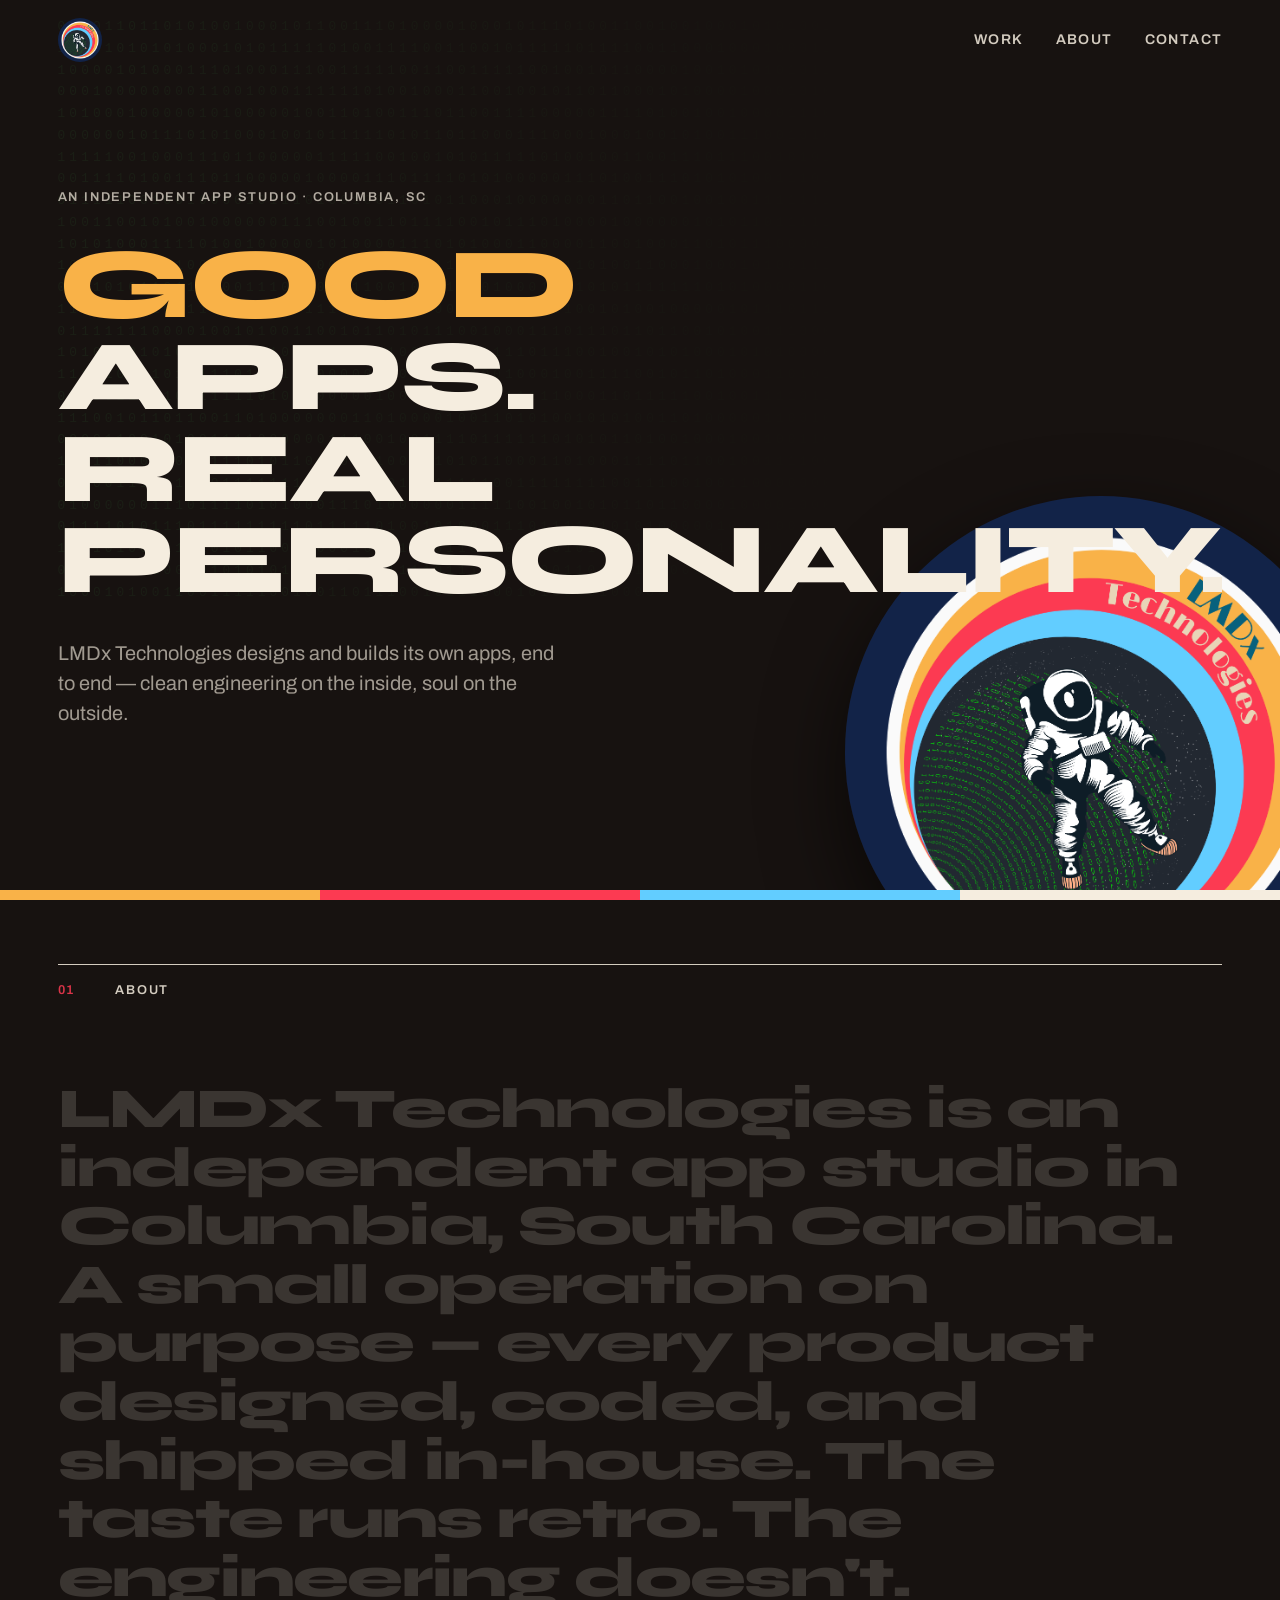
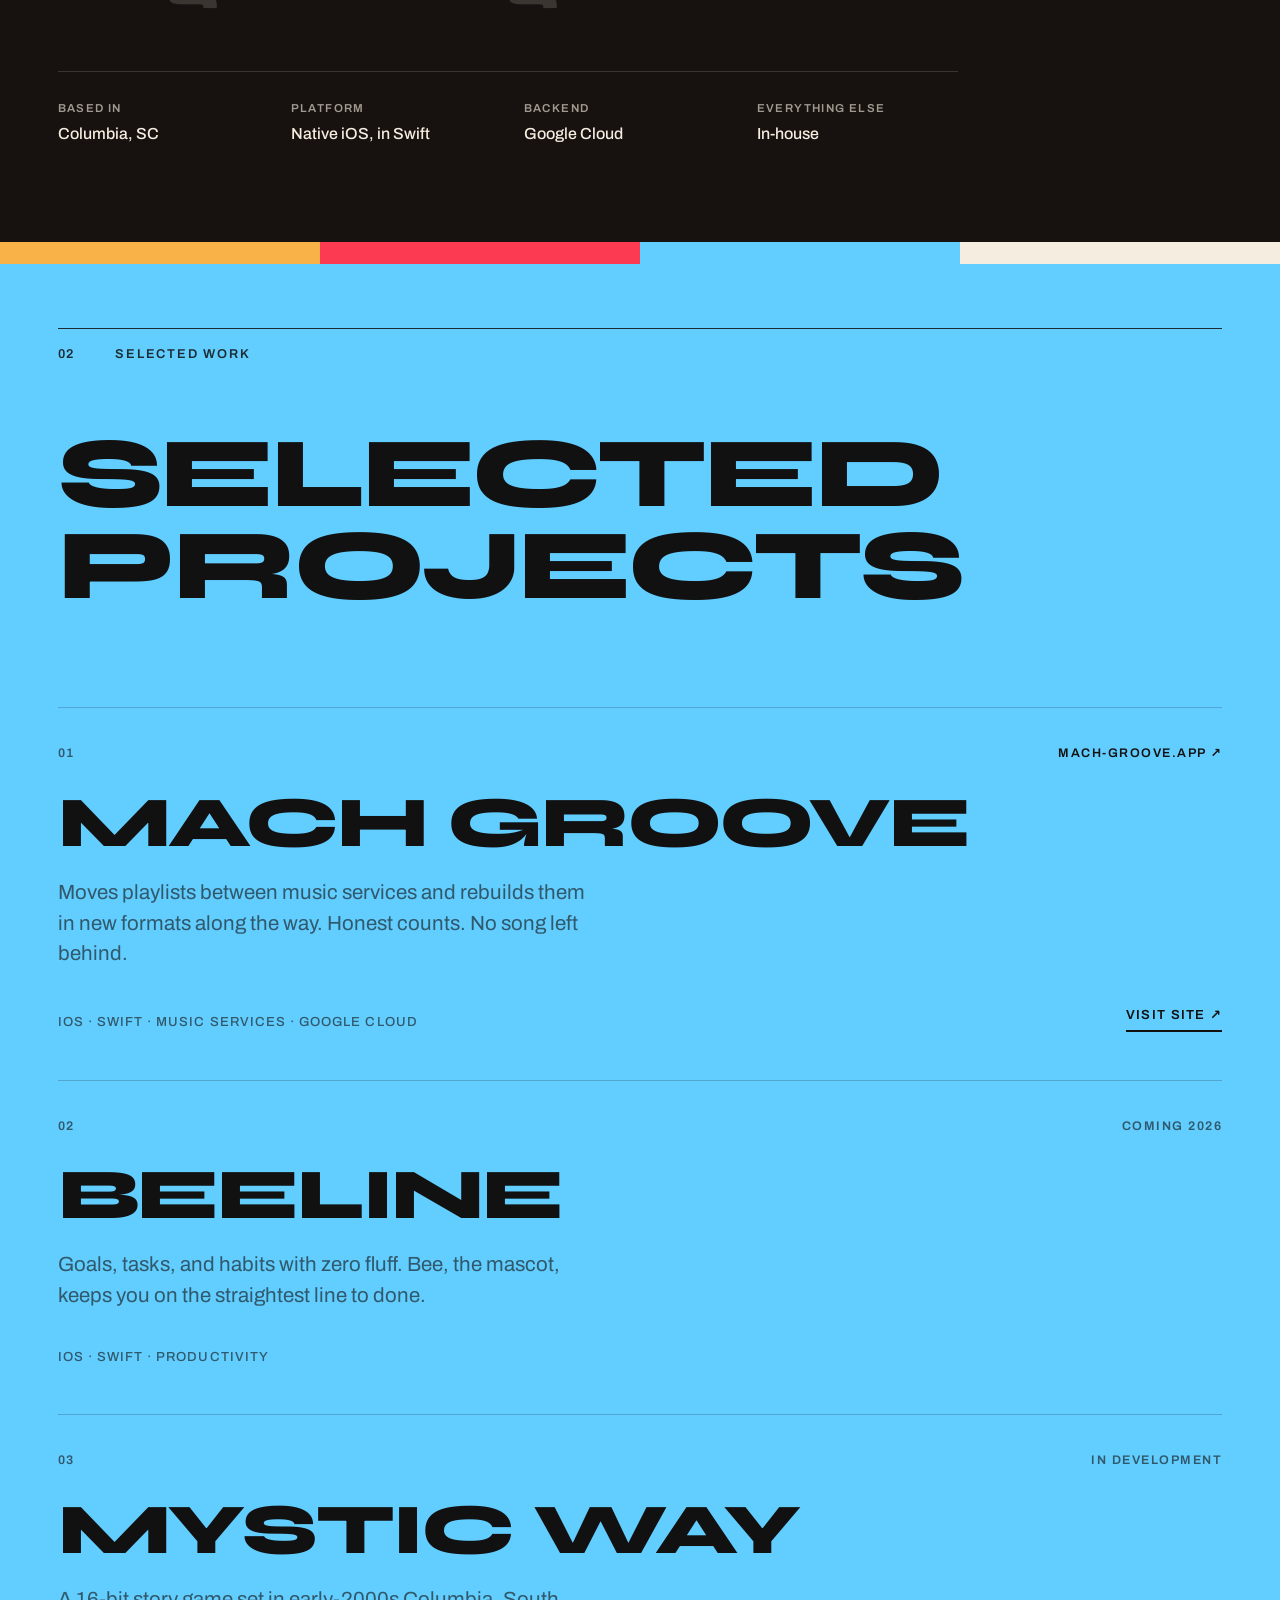
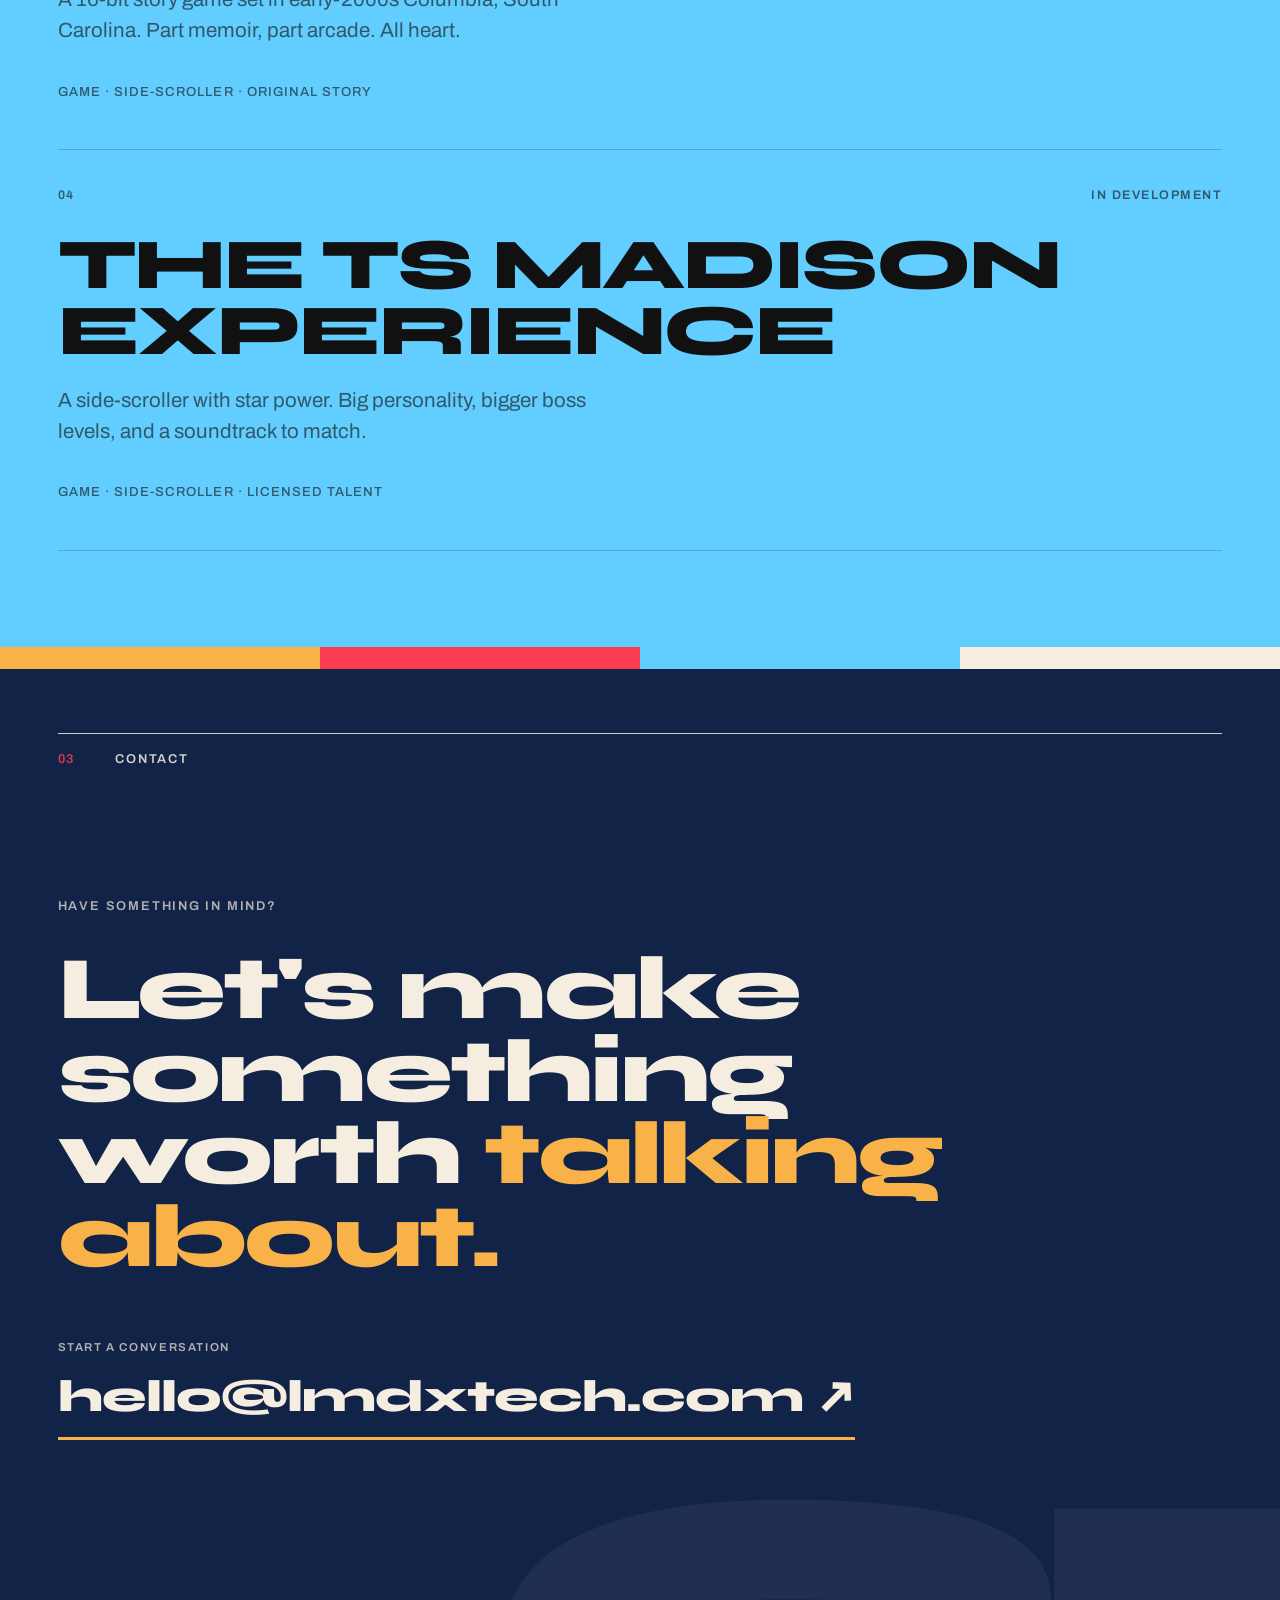
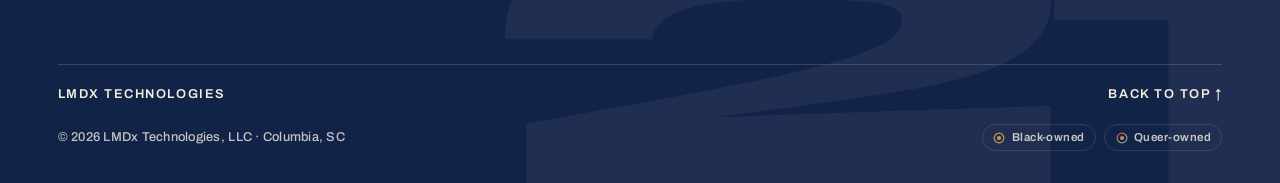
==== index.html @ 8ece5c60 "LMDx Technologies site — warm black, Syne, rotating adjective, color blocks" ====
<!DOCTYPE html>
<html lang="en">
<head>
  <meta charset="UTF-8" />
  <meta name="viewport" content="width=device-width, initial-scale=1.0" />
  <title>LMDx Technologies</title>
  <meta name="description" content="LMDx Technologies is an independent app studio in Columbia, SC. Good apps. Real personality." />
  <meta property="og:title" content="LMDx Technologies" />
  <meta property="og:description" content="An independent app studio. Good apps. Real personality." />
  <meta property="og:image" content="assets/lmdx-badge.png" />
  <link rel="icon" type="image/png" href="assets/lmdx-badge.png" />
  <link rel="preconnect" href="https://fonts.googleapis.com" />
  <link rel="preconnect" href="https://fonts.gstatic.com" crossorigin />
  <link href="https://fonts.googleapis.com/css2?family=Syne:wght@700;800&family=Archivo:wght@400;500;600&display=swap" rel="stylesheet" />
  <link rel="stylesheet" href="css/style.css" />
</head>
<body>

  <!-- ===== NAV ===== -->
  <header class="nav">
    <a class="nav__brand" href="#top" aria-label="LMDx Technologies — back to top">
      <img src="assets/lmdx-badge.png" alt="" class="nav__logo" />
    </a>
    <nav class="nav__links" aria-label="Main">
      <a href="#work">Work</a>
      <a href="#about">About</a>
      <a href="#contact">Contact</a>
    </nav>
  </header>

  <main id="top">

    <!-- ===== HERO ===== -->
    <section class="hero" data-nav="dark">
      <div class="hero__bin" id="bin" aria-hidden="true"></div>
      <div class="hero__copy">
        <p class="kicker">An independent app studio · Columbia, SC</p>
        <h1 class="hero__title">
          <span class="line"><span class="line__inner"><span class="adj" id="adj">Good</span></span></span>
          <span class="line"><span class="line__inner">apps.</span></span>
          <span class="line"><span class="line__inner">Real</span></span>
          <span class="line"><span class="line__inner">personality.</span></span>
        </h1>
        <p class="hero__sub">
          LMDx Technologies designs and builds its own apps, end to end —
          clean engineering on the inside, soul on the outside.
        </p>
      </div>
      <img src="assets/lmdx-badge.png" alt="" class="hero__badge" aria-hidden="true" />
      <div class="stripe" aria-hidden="true"></div>
    </section>

    <!-- ===== 01 ABOUT ===== -->
    <section class="about" id="about" data-nav="dark">
      <div class="section-label">
        <span class="section-label__num">01</span>
        <span>About</span>
      </div>
      <p class="reveal" id="aboutReveal">
        LMDx Technologies is an independent app studio in Columbia, South Carolina.
        A small operation on purpose — every product designed, coded, and shipped in-house.
        The taste runs retro. The engineering doesn't.
      </p>
      <dl class="facts">
        <div><dt>Based in</dt><dd>Columbia, SC</dd></div>
        <div><dt>Platform</dt><dd>Native iOS, in Swift</dd></div>
        <div><dt>Backend</dt><dd>Google Cloud</dd></div>
        <div><dt>Everything else</dt><dd>In-house</dd></div>
      </dl>
    </section>

    <div class="stripe stripe--band" aria-hidden="true"></div>

    <!-- ===== 02 WORK ===== -->
    <section class="work" id="work" data-nav="light">
      <div class="section-label">
        <span class="section-label__num">02</span>
        <span>Selected work</span>
      </div>

      <h2 class="work__title">
        <span class="line"><span class="line__inner">Selected</span></span>
        <span class="line"><span class="line__inner">projects</span></span>
      </h2>

      <ol class="work__list">
        <li class="project">
          <div class="project__top">
            <span class="project__num">01</span>
            <a class="project__link" href="https://mach-groove.app" target="_blank" rel="noopener">mach-groove.app ↗</a>
          </div>
          <h3 class="project__name">Mach Groove</h3>
          <p class="project__desc">
            Moves playlists between music services and rebuilds them in new formats
            along the way. Honest counts. No song left behind.
          </p>
          <div class="project__bottom">
            <p class="project__tags">iOS · Swift · Music services · Google Cloud</p>
            <a class="project__more" href="https://mach-groove.app" target="_blank" rel="noopener">Visit site ↗</a>
          </div>
        </li>

        <li class="project">
          <div class="project__top">
            <span class="project__num">02</span>
            <span class="project__status">Coming 2026</span>
          </div>
          <h3 class="project__name">Beeline</h3>
          <p class="project__desc">
            Goals, tasks, and habits with zero fluff. Bee, the mascot, keeps you
            on the straightest line to done.
          </p>
          <div class="project__bottom">
            <p class="project__tags">iOS · Swift · Productivity</p>
          </div>
        </li>

        <li class="project">
          <div class="project__top">
            <span class="project__num">03</span>
            <span class="project__status">In development</span>
          </div>
          <h3 class="project__name">Mystic Way</h3>
          <p class="project__desc">
            A 16-bit story game set in early-2000s Columbia, South Carolina.
            Part memoir, part arcade. All heart.
          </p>
          <div class="project__bottom">
            <p class="project__tags">Game · Side-scroller · Original story</p>
          </div>
        </li>

        <li class="project">
          <div class="project__top">
            <span class="project__num">04</span>
            <span class="project__status">In development</span>
          </div>
          <h3 class="project__name">The TS Madison Experience</h3>
          <p class="project__desc">
            A side-scroller with star power. Big personality, bigger boss levels,
            and a soundtrack to match.
          </p>
          <div class="project__bottom">
            <p class="project__tags">Game · Side-scroller · Licensed talent</p>
          </div>
        </li>
      </ol>
    </section>

    <div class="stripe stripe--band" aria-hidden="true"></div>

    <!-- ===== 03 CONTACT ===== -->
    <section class="contact" id="contact" data-nav="dark">
      <span class="contact__ghost" aria-hidden="true">21</span>
      <div class="section-label">
        <span class="section-label__num">03</span>
        <span>Contact</span>
      </div>

      <p class="kicker">Have something in mind?</p>
      <h2 class="contact__title">
        <span class="line"><span class="line__inner">Let's make</span></span>
        <span class="line"><span class="line__inner">something</span></span>
        <span class="line"><span class="line__inner">worth <em>talking</em></span></span>
        <span class="line"><span class="line__inner"><em>about.</em></span></span>
      </h2>

      <a class="contact__email" href="mailto:hello@lmdxtech.com">
        <span class="contact__email-label">Start a conversation</span>
        <span class="contact__email-addr">hello@lmdxtech.com <span class="arrow">↗</span></span>
      </a>

      <footer class="footer">
        <div class="footer__row">
          <span class="footer__brand">LMDx Technologies</span>
          <a class="footer__top" href="#top">Back to top ↑</a>
        </div>
        <div class="footer__row footer__row--meta">
          <span>© 2026 LMDx Technologies, LLC · Columbia, SC</span>
          <div class="footer__badges">
            <span class="owned-badge" title="Black-owned business">
              <svg viewBox="0 0 16 16" width="12" height="12" aria-hidden="true">
                <circle cx="8" cy="8" r="6.5" fill="none" stroke="currentColor" stroke-width="1.6"/>
                <circle cx="8" cy="8" r="2.8" fill="currentColor"/>
              </svg>
              Black-owned
            </span>
            <span class="owned-badge" title="Queer-owned business">
              <svg viewBox="0 0 16 16" width="12" height="12" aria-hidden="true">
                <defs>
                  <linearGradient id="prideRing" x1="0" y1="0" x2="1" y2="1">
                    <stop offset="0%" stop-color="#FC3A52"/>
                    <stop offset="50%" stop-color="#F9B248"/>
                    <stop offset="100%" stop-color="#62CDFF"/>
                  </linearGradient>
                </defs>
                <circle cx="8" cy="8" r="6.5" fill="none" stroke="url(#prideRing)" stroke-width="1.6"/>
                <circle cx="8" cy="8" r="2.8" fill="url(#prideRing)"/>
              </svg>
              Queer-owned
            </span>
          </div>
        </div>
      </footer>
    </section>

  </main>

  <script src="js/main.js"></script>
</body>
</html>
---- css/style.css ----
/* ==========================================================
   LMDx Technologies — big wide type, hard color blocks,
   warm black. Syne + Archivo. Badge colors as the accents.
   Stack: black → black → sky → navy.
   ========================================================== */

:root {
  --black: #171210;
  --black-deep: #0F0C0A;
  --cream: #F5EDDF;
  --cream-soft: rgba(245, 237, 223, 0.62);
  --cream-ghost: rgba(245, 237, 223, 0.16);
  --ink: #111111;
  --ink-soft: rgba(17, 17, 17, 0.62);
  --ink-ghost: rgba(17, 17, 17, 0.2);
  --navy: #122348;
  --gold: #F9B248;
  --red: #FC3A52;
  --sky: #62CDFF;
  --green: #3FA34D;

  --font-display: "Syne", sans-serif;
  --font-body: "Archivo", system-ui, sans-serif;
  --gutter: clamp(1.25rem, 4.5vw, 4rem);
  --display: clamp(2.5rem, 7.8vw, 7rem);
  --ease: cubic-bezier(0.22, 1, 0.36, 1);
}

* { margin: 0; padding: 0; box-sizing: border-box; }
html { scroll-behavior: smooth; }

body {
  font-family: var(--font-body);
  background: var(--black);
  color: var(--cream);
  line-height: 1.5;
  -webkit-font-smoothing: antialiased;
  overflow-x: hidden;
}

img { display: block; max-width: 100%; }
a { color: inherit; text-decoration: none; }
ol { list-style: none; }

/* ---------- type primitives ---------- */

h1, h2, h3 {
  font-family: var(--font-display);
  font-weight: 800;
  line-height: 0.92;
  letter-spacing: -0.03em;
  text-transform: uppercase;
}

.line { display: block; overflow: hidden; padding-bottom: 0.06em; margin-bottom: -0.06em; }
.line__inner {
  display: block;
  transform: translateY(110%);
  transition: transform 1.1s var(--ease);
}
.is-in .line__inner { transform: translateY(0); }
.line:nth-child(2) .line__inner { transition-delay: 0.08s; }
.line:nth-child(3) .line__inner { transition-delay: 0.16s; }
.line:nth-child(4) .line__inner { transition-delay: 0.24s; }

.kicker {
  font-size: 0.8rem;
  font-weight: 600;
  letter-spacing: 0.14em;
  text-transform: uppercase;
  opacity: 0.7;
  margin-bottom: 2rem;
}

.section-label {
  display: flex;
  align-items: baseline;
  gap: 2.5rem;
  padding-top: 1rem;
  border-top: 1px solid currentColor;
  font-size: 0.8rem;
  font-weight: 600;
  letter-spacing: 0.14em;
  text-transform: uppercase;
  opacity: 0.85;
}
.section-label__num { color: var(--red); }

/* the badge rings, laid flat — the signature edge */
.stripe {
  height: 10px;
  background: linear-gradient(
    to right,
    var(--gold) 0 25%,
    var(--red) 25% 50%,
    var(--sky) 50% 75%,
    var(--cream) 75% 100%
  );
}
.stripe--band { height: 22px; }

/* ---------- nav ---------- */

.nav {
  position: fixed;
  top: 0;
  left: 0;
  right: 0;
  z-index: 50;
  display: flex;
  align-items: center;
  justify-content: space-between;
  padding: 1.1rem var(--gutter);
  pointer-events: none;
}
.nav a { pointer-events: auto; }

.nav__logo { width: 44px; height: 44px; border-radius: 50%; }

.nav__links {
  display: flex;
  gap: clamp(1.25rem, 3vw, 2rem);
  color: var(--cream);
  transition: color 0.3s ease;
}
body.nav-on-light .nav__links { color: var(--ink); }

.nav__links a {
  font-size: 0.88rem;
  font-weight: 600;
  letter-spacing: 0.1em;
  text-transform: uppercase;
  opacity: 0.85;
  transition: opacity 0.2s ease;
}
.nav__links a:hover { opacity: 1; }

/* ---------- hero ---------- */

.hero {
  position: relative;
  min-height: 100svh;
  display: flex;
  flex-direction: column;
  justify-content: center;
  padding: 7rem var(--gutter) 6rem;
  overflow: hidden;
  background: var(--black);
}

/* the astronaut's binary field, very faint, fading out toward the right */
.hero__bin {
  position: absolute;
  inset: 0;
  padding: 1rem var(--gutter);
  font-family: ui-monospace, "SF Mono", Menlo, monospace;
  font-size: 0.8rem;
  line-height: 1.7;
  letter-spacing: 0.32em;
  color: var(--green);
  opacity: 0.09;
  word-break: break-all;
  overflow: hidden;
  pointer-events: none;
  user-select: none;
  -webkit-mask-image: linear-gradient(to right, black 0%, transparent 70%);
  mask-image: linear-gradient(to right, black 0%, transparent 70%);
}

.hero__copy { position: relative; z-index: 2; }

.hero__title {
  font-size: var(--display);
  margin-bottom: 2rem;
}
.adj { color: var(--gold); display: inline-block; }

.hero__sub {
  font-size: clamp(1.05rem, 1.7vw, 1.25rem);
  color: var(--cream-soft);
  max-width: 46ch;
}

/* the badge bleeds off the corner — about a quarter cropped */
.hero__badge {
  position: absolute;
  z-index: 1;
  right: -6%;
  bottom: -12%;
  width: clamp(260px, 40vw, 580px);
  border-radius: 50%;
  box-shadow: 0 30px 80px rgba(0, 0, 0, 0.6);
  opacity: 0;
  transform: translateY(40px) rotate(-6deg);
  transition: opacity 1.4s ease 0.4s, transform 1.4s var(--ease) 0.4s;
}
.hero.is-in .hero__badge { opacity: 1; transform: translateY(0) rotate(0); }

.hero .stripe { position: absolute; left: 0; right: 0; bottom: 0; z-index: 3; }

/* ---------- 01 about ---------- */

.about {
  background: var(--black);
  padding: 4rem var(--gutter) 6rem;
}

.reveal {
  padding: 5rem 0 4rem;
  font-family: var(--font-display);
  font-size: clamp(1.7rem, 4.4vw, 4rem);
  font-weight: 800;
  line-height: 1.04;
  letter-spacing: -0.03em;
  max-width: 20ch;
}
.reveal .w { color: var(--cream-ghost); transition: color 0.35s ease; }
.reveal .w.on { color: var(--cream); }

.facts {
  display: grid;
  grid-template-columns: repeat(auto-fit, minmax(160px, 1fr));
  gap: 1.5rem 2rem;
  border-top: 1px solid var(--cream-ghost);
  padding-top: 1.75rem;
  max-width: 900px;
}
.facts dt {
  font-size: 0.72rem;
  font-weight: 600;
  letter-spacing: 0.12em;
  text-transform: uppercase;
  color: var(--cream-soft);
  margin-bottom: 0.25rem;
}
.facts dd { font-weight: 500; }

/* ---------- 02 work ---------- */

.work {
  background: var(--sky);
  color: var(--ink);
  padding: 4rem var(--gutter) 6rem;
}
.work .section-label__num { color: var(--ink); }

.work__title {
  font-size: var(--display);
  margin: 4rem 0 6rem;
}

.project {
  border-top: 1px solid var(--ink-ghost);
  padding: 2.25rem 0 3rem;
}
.project:last-child { border-bottom: 1px solid var(--ink-ghost); }

.project__top {
  display: flex;
  justify-content: space-between;
  align-items: baseline;
  font-size: 0.78rem;
  font-weight: 600;
  letter-spacing: 0.12em;
  text-transform: uppercase;
  color: var(--ink-soft);
  margin-bottom: 1.75rem;
}
.project__link { color: var(--ink); transition: color 0.2s ease; }
.project__link:hover { color: var(--red); }

.project__name {
  font-size: clamp(2rem, 5.6vw, 4.6rem);
  margin-bottom: 1.25rem;
}

.project__desc {
  font-size: clamp(1.05rem, 1.6vw, 1.35rem);
  color: var(--ink-soft);
  max-width: 44ch;
  margin-bottom: 2.25rem;
}

.project__bottom {
  display: flex;
  justify-content: space-between;
  align-items: flex-end;
  gap: 2rem;
  flex-wrap: wrap;
}

.project__tags {
  font-size: 0.82rem;
  font-weight: 500;
  letter-spacing: 0.08em;
  text-transform: uppercase;
  color: var(--ink-soft);
}

.project__more {
  font-size: 0.82rem;
  font-weight: 600;
  letter-spacing: 0.1em;
  text-transform: uppercase;
  border-bottom: 2px solid var(--ink);
  padding-bottom: 0.3rem;
  transition: color 0.2s ease, border-color 0.2s ease;
}
.project__more:hover { color: var(--red); border-color: var(--red); }

/* ---------- 03 contact ---------- */

.contact {
  position: relative;
  background: var(--navy);
  color: var(--cream);
  padding: 4rem var(--gutter) 2rem;
  overflow: hidden;
}

/* 21 — first easter egg */
.contact__ghost {
  position: absolute;
  right: -0.06em;
  bottom: -0.2em;
  font-family: var(--font-display);
  font-weight: 800;
  font-size: clamp(14rem, 46vw, 40rem);
  line-height: 1;
  letter-spacing: -0.06em;
  color: rgba(245, 237, 223, 0.06);
  pointer-events: none;
  user-select: none;
}

.contact .kicker { margin-top: clamp(4rem, 12vw, 8rem); }

.contact__title {
  position: relative;
  font-size: clamp(2.4rem, 7vw, 6.4rem);
  text-transform: none;
  margin-bottom: 3.5rem;
}
.contact__title em { font-style: normal; color: var(--gold); }

.contact__email {
  position: relative;
  display: inline-flex;
  flex-direction: column;
  gap: 0.4rem;
}
.contact__email-label {
  font-size: 0.72rem;
  font-weight: 600;
  letter-spacing: 0.14em;
  text-transform: uppercase;
  opacity: 0.7;
}
.contact__email-addr {
  font-family: var(--font-display);
  font-weight: 800;
  font-size: clamp(1.3rem, 3.6vw, 2.8rem);
  letter-spacing: -0.02em;
  border-bottom: 3px solid var(--gold);
  padding-bottom: 0.15em;
  transition: color 0.2s ease, border-color 0.2s ease;
}
.contact__email-addr .arrow { display: inline-block; transition: transform 0.25s var(--ease); }
.contact__email:hover .contact__email-addr { color: var(--gold); }
.contact__email:hover .arrow { transform: translate(0.15em, -0.15em); }

/* ---------- footer (lives inside contact) ---------- */

.footer {
  position: relative;
  margin-top: clamp(7rem, 20vw, 14rem);
  border-top: 1px solid var(--cream-ghost);
  padding-top: 1.25rem;
}

.footer__row {
  display: flex;
  justify-content: space-between;
  align-items: center;
  gap: 1rem;
  flex-wrap: wrap;
  font-size: 0.8rem;
  font-weight: 600;
  letter-spacing: 0.12em;
  text-transform: uppercase;
}
.footer__row--meta {
  margin-top: 1.25rem;
  font-weight: 500;
  letter-spacing: 0.02em;
  text-transform: none;
  opacity: 0.8;
}
.footer__top:hover { color: var(--gold); }

.footer__badges { display: flex; gap: 0.5rem; }

/* low-key ownership badges — present, proud, not shouting */
.owned-badge {
  display: inline-flex;
  align-items: center;
  gap: 0.4rem;
  font-size: 0.72rem;
  font-weight: 600;
  letter-spacing: 0.04em;
  border: 1px solid var(--cream-ghost);
  border-radius: 999px;
  padding: 0.26rem 0.65rem;
}
.owned-badge svg { color: var(--gold); }

/* ---------- responsive ---------- */

@media (max-width: 720px) {
  .hero { padding-top: 6rem; padding-bottom: 9rem; }
  .hero__badge { width: 62vw; right: -18%; bottom: -8%; }
  .hero__bin { font-size: 0.7rem; }
  .footer__row--meta { flex-direction: column; align-items: flex-start; }
}

@media (prefers-reduced-motion: reduce) {
  html { scroll-behavior: auto; }
  .line__inner { transform: none; transition: none; }
  .hero__badge { opacity: 1; transform: none; transition: none; }
}
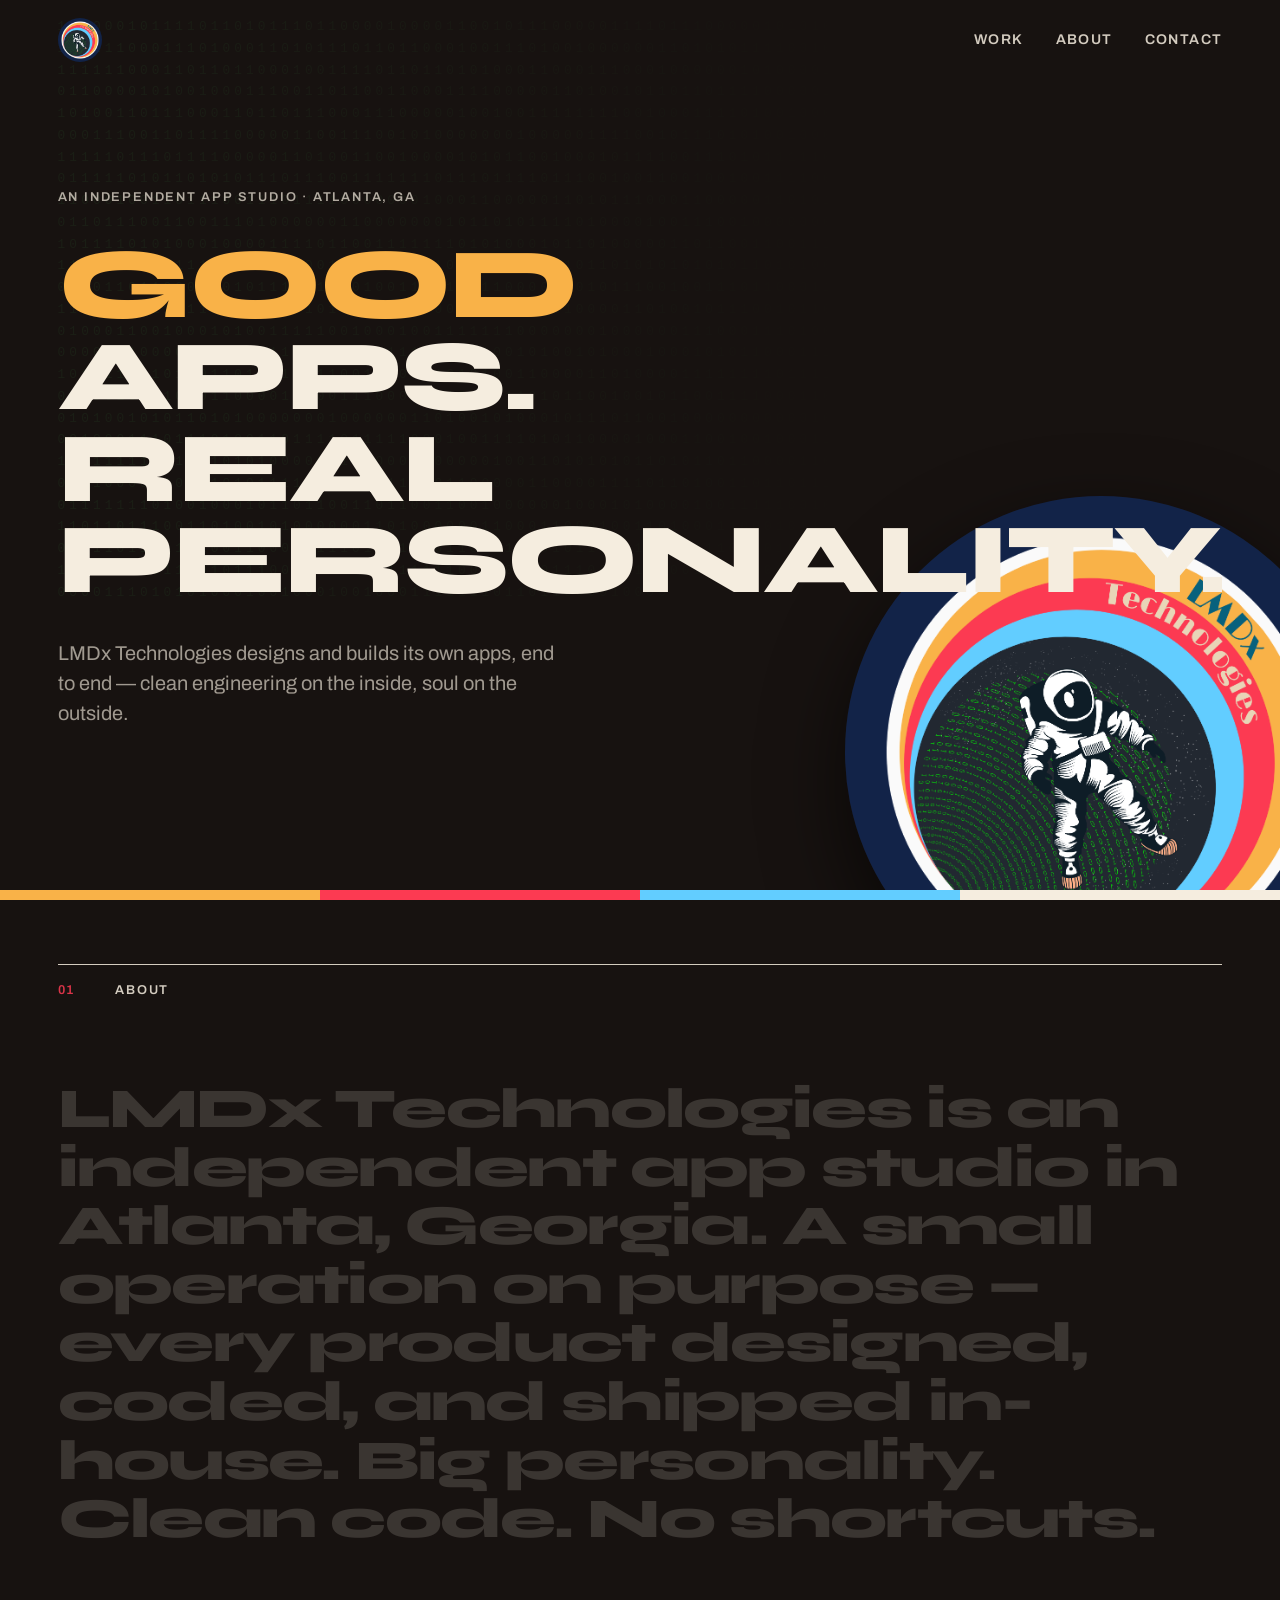
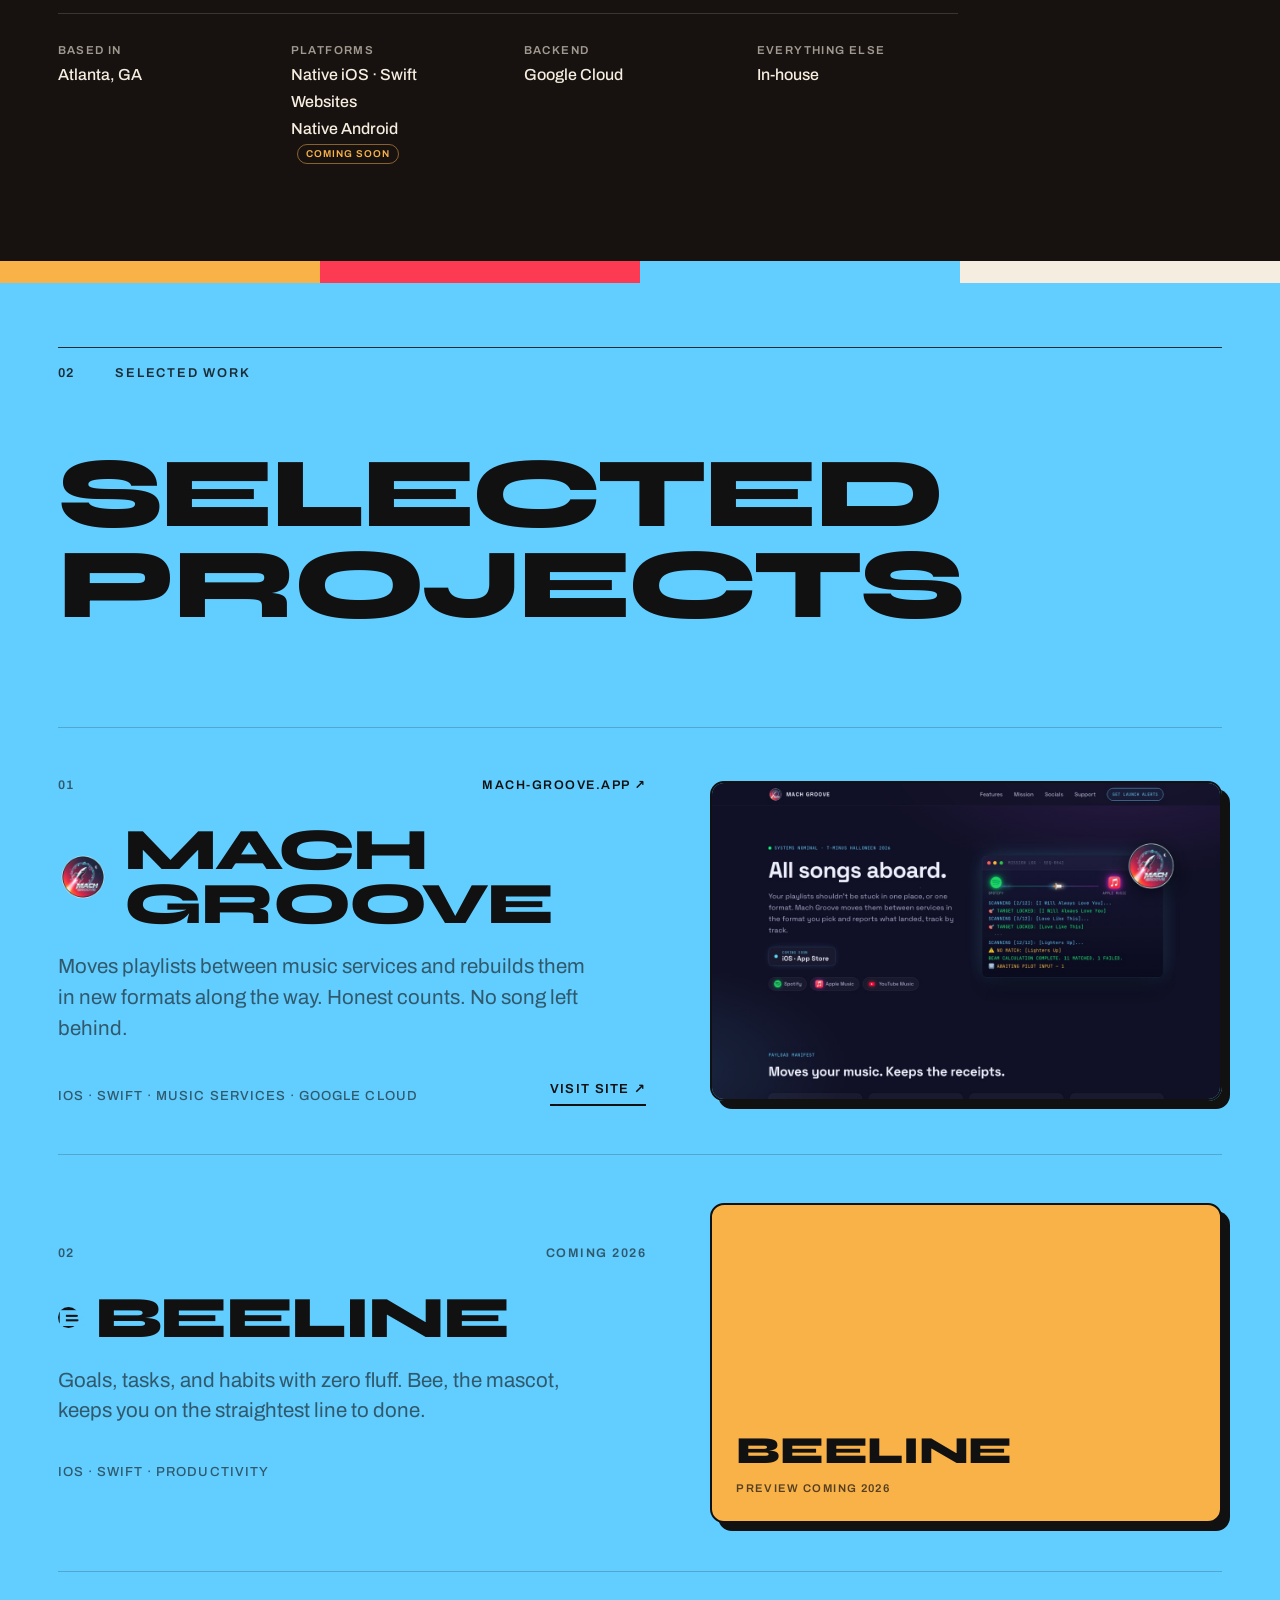
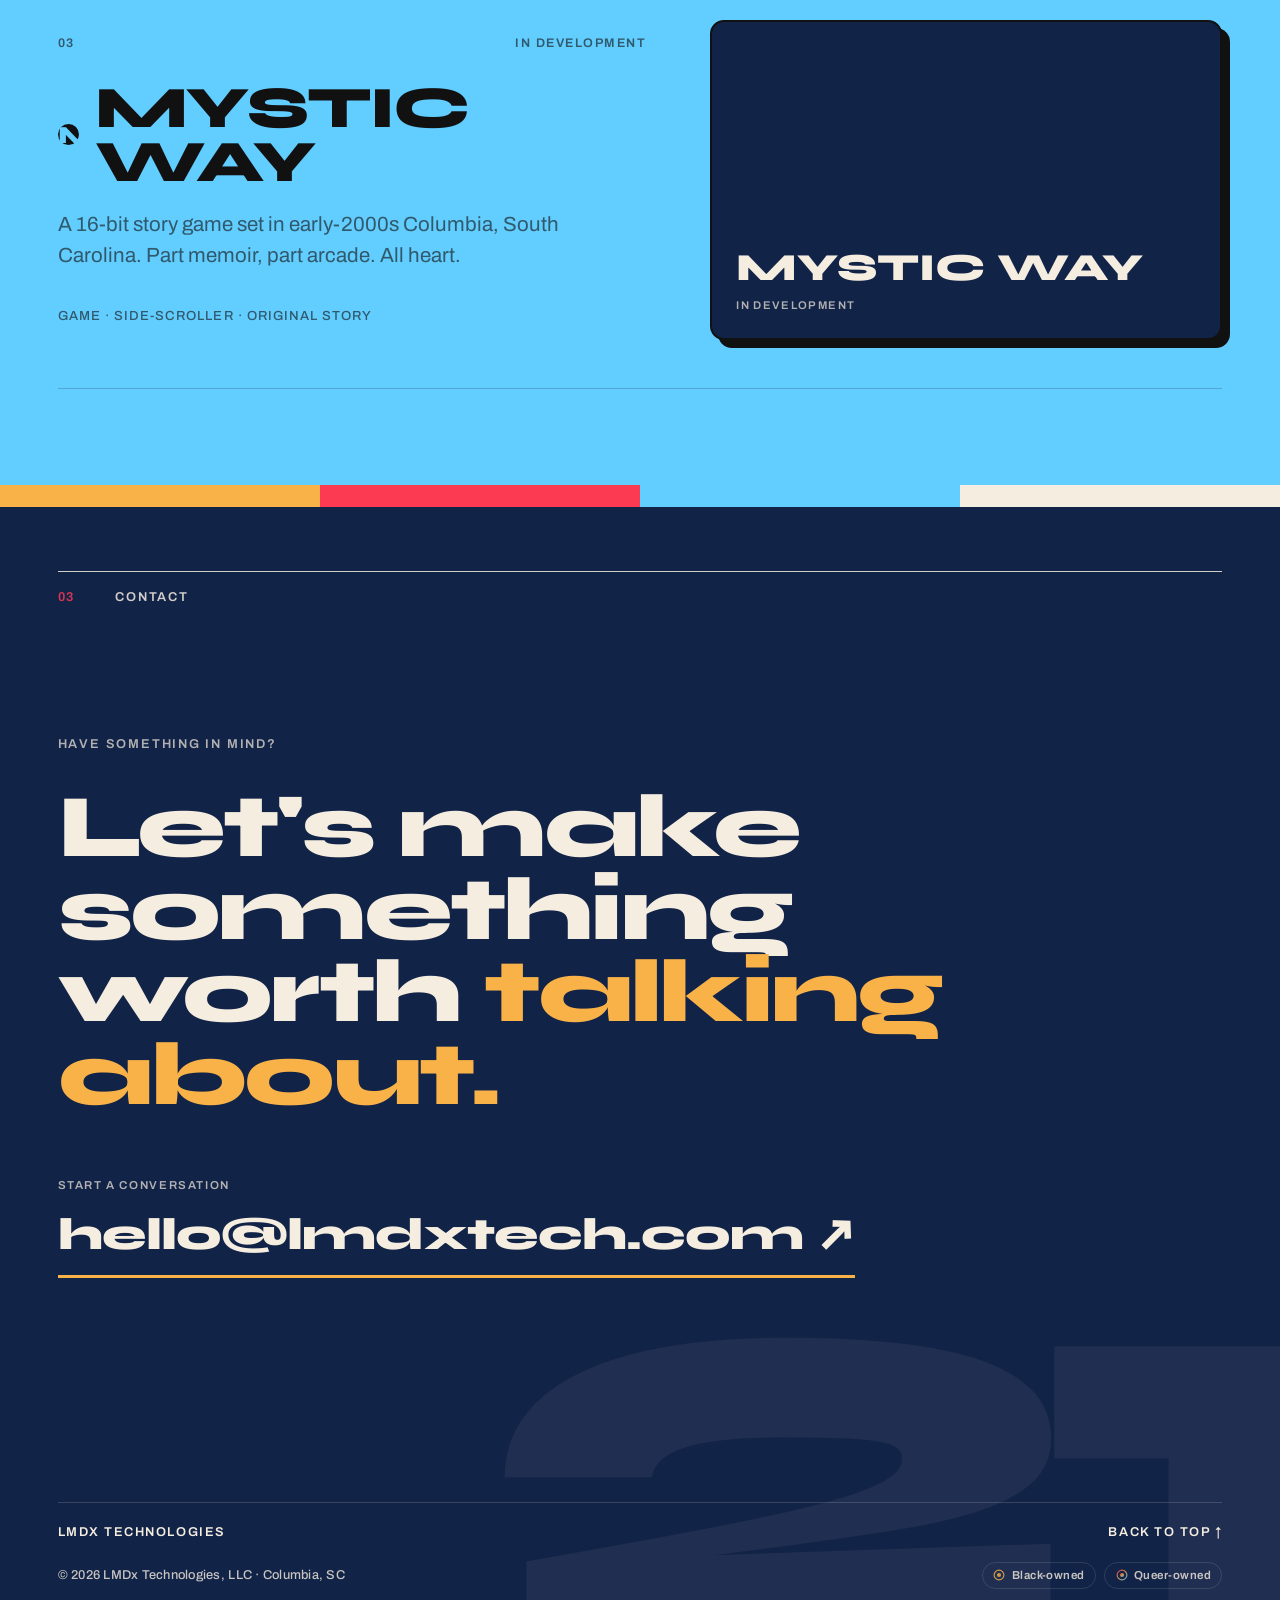
==== commit 9288aeeb: "Atlanta, platforms list, project logos + preview cards, solid nav on scroll; drop TS Madison" ====
--- a/index.html
+++ b/index.html
@@ -34,7 +34,7 @@
     <section class="hero" data-nav="dark">
       <div class="hero__bin" id="bin" aria-hidden="true"></div>
       <div class="hero__copy">
-        <p class="kicker">An independent app studio · Columbia, SC</p>
+        <p class="kicker">An independent app studio · Atlanta, GA</p>
         <h1 class="hero__title">
           <span class="line"><span class="line__inner"><span class="adj" id="adj">Good</span></span></span>
           <span class="line"><span class="line__inner">apps.</span></span>
@@ -57,13 +57,18 @@
         <span>About</span>
       </div>
       <p class="reveal" id="aboutReveal">
-        LMDx Technologies is an independent app studio in Columbia, South Carolina.
+        LMDx Technologies is an independent app studio in Atlanta, Georgia.
         A small operation on purpose — every product designed, coded, and shipped in-house.
-        The taste runs retro. The engineering doesn't.
+        Big personality. Clean code. No shortcuts.
       </p>
       <dl class="facts">
-        <div><dt>Based in</dt><dd>Columbia, SC</dd></div>
-        <div><dt>Platform</dt><dd>Native iOS, in Swift</dd></div>
+        <div><dt>Based in</dt><dd>Atlanta, GA</dd></div>
+        <div>
+          <dt>Platforms</dt>
+          <dd>Native iOS · Swift</dd>
+          <dd>Websites</dd>
+          <dd>Native Android <span class="soon">coming soon</span></dd>
+        </div>
         <div><dt>Backend</dt><dd>Google Cloud</dd></div>
         <div><dt>Everything else</dt><dd>In-house</dd></div>
       </dl>
@@ -85,63 +90,74 @@
 
       <ol class="work__list">
         <li class="project">
-          <div class="project__top">
-            <span class="project__num">01</span>
-            <a class="project__link" href="https://mach-groove.app" target="_blank" rel="noopener">mach-groove.app ↗</a>
-          </div>
-          <h3 class="project__name">Mach Groove</h3>
-          <p class="project__desc">
-            Moves playlists between music services and rebuilds them in new formats
-            along the way. Honest counts. No song left behind.
-          </p>
-          <div class="project__bottom">
-            <p class="project__tags">iOS · Swift · Music services · Google Cloud</p>
-            <a class="project__more" href="https://mach-groove.app" target="_blank" rel="noopener">Visit site ↗</a>
-          </div>
+          <div class="project__info">
+            <div class="project__top">
+              <span class="project__num">01</span>
+              <a class="project__link" href="https://mach-groove.app" target="_blank" rel="noopener">mach-groove.app ↗</a>
+            </div>
+            <h3 class="project__name">
+              <img src="assets/mach-groove-mark.png" alt="" class="project__logo" />
+              Mach Groove
+            </h3>
+            <p class="project__desc">
+              Moves playlists between music services and rebuilds them in new formats
+              along the way. Honest counts. No song left behind.
+            </p>
+            <div class="project__bottom">
+              <p class="project__tags">iOS · Swift · Music services · Google Cloud</p>
+              <a class="project__more" href="https://mach-groove.app" target="_blank" rel="noopener">Visit site ↗</a>
+            </div>
+          </div>
+          <a class="project__card" href="https://mach-groove.app" target="_blank" rel="noopener" aria-label="Mach Groove website">
+            <img src="assets/mach-groove-site.jpg" alt="The Mach Groove website" />
+          </a>
         </li>
 
         <li class="project">
-          <div class="project__top">
-            <span class="project__num">02</span>
-            <span class="project__status">Coming 2026</span>
-          </div>
-          <h3 class="project__name">Beeline</h3>
-          <p class="project__desc">
-            Goals, tasks, and habits with zero fluff. Bee, the mascot, keeps you
-            on the straightest line to done.
-          </p>
-          <div class="project__bottom">
-            <p class="project__tags">iOS · Swift · Productivity</p>
+          <div class="project__info">
+            <div class="project__top">
+              <span class="project__num">02</span>
+              <span class="project__status">Coming 2026</span>
+            </div>
+            <h3 class="project__name">
+              <span class="project__logo project__logo--ph" aria-hidden="true">B</span>
+              Beeline
+            </h3>
+            <p class="project__desc">
+              Goals, tasks, and habits with zero fluff. Bee, the mascot, keeps you
+              on the straightest line to done.
+            </p>
+            <div class="project__bottom">
+              <p class="project__tags">iOS · Swift · Productivity</p>
+            </div>
+          </div>
+          <div class="project__card project__card--ph project__card--gold" aria-hidden="true">
+            <span>Beeline</span>
+            <small>Preview coming 2026</small>
           </div>
         </li>
 
         <li class="project">
-          <div class="project__top">
-            <span class="project__num">03</span>
-            <span class="project__status">In development</span>
-          </div>
-          <h3 class="project__name">Mystic Way</h3>
-          <p class="project__desc">
-            A 16-bit story game set in early-2000s Columbia, South Carolina.
-            Part memoir, part arcade. All heart.
-          </p>
-          <div class="project__bottom">
-            <p class="project__tags">Game · Side-scroller · Original story</p>
-          </div>
-        </li>
-
-        <li class="project">
-          <div class="project__top">
-            <span class="project__num">04</span>
-            <span class="project__status">In development</span>
-          </div>
-          <h3 class="project__name">The TS Madison Experience</h3>
-          <p class="project__desc">
-            A side-scroller with star power. Big personality, bigger boss levels,
-            and a soundtrack to match.
-          </p>
-          <div class="project__bottom">
-            <p class="project__tags">Game · Side-scroller · Licensed talent</p>
+          <div class="project__info">
+            <div class="project__top">
+              <span class="project__num">03</span>
+              <span class="project__status">In development</span>
+            </div>
+            <h3 class="project__name">
+              <span class="project__logo project__logo--ph" aria-hidden="true">M</span>
+              Mystic Way
+            </h3>
+            <p class="project__desc">
+              A 16-bit story game set in early-2000s Columbia, South Carolina.
+              Part memoir, part arcade. All heart.
+            </p>
+            <div class="project__bottom">
+              <p class="project__tags">Game · Side-scroller · Original story</p>
+            </div>
+          </div>
+          <div class="project__card project__card--ph project__card--navy" aria-hidden="true">
+            <span>Mystic Way</span>
+            <small>In development</small>
           </div>
         </li>
       </ol>
--- a/css/style.css
+++ b/css/style.css
@@ -101,6 +101,7 @@
 
 /* ---------- nav ---------- */
 
+/* transparent over the hero; a solid black bar with a border once you scroll */
 .nav {
   position: fixed;
   top: 0;
@@ -111,19 +112,25 @@
   align-items: center;
   justify-content: space-between;
   padding: 1.1rem var(--gutter);
-  pointer-events: none;
-}
-.nav a { pointer-events: auto; }
-
-.nav__logo { width: 44px; height: 44px; border-radius: 50%; }
+  background: transparent;
+  border-bottom: 1px solid transparent;
+  transition: background 0.3s ease, border-color 0.3s ease, padding 0.3s ease;
+}
+.nav--solid {
+  background: var(--black-deep);
+  border-bottom-color: var(--cream-ghost);
+  padding-top: 0.7rem;
+  padding-bottom: 0.7rem;
+}
+
+.nav__logo { width: 44px; height: 44px; border-radius: 50%; transition: width 0.3s ease, height 0.3s ease; }
+.nav--solid .nav__logo { width: 36px; height: 36px; }
 
 .nav__links {
   display: flex;
   gap: clamp(1.25rem, 3vw, 2rem);
   color: var(--cream);
-  transition: color 0.3s ease;
-}
-body.nav-on-light .nav__links { color: var(--ink); }
+}
 
 .nav__links a {
   font-size: 0.88rem;
@@ -234,6 +241,20 @@
   margin-bottom: 0.25rem;
 }
 .facts dd { font-weight: 500; }
+.facts dd + dd { margin-top: 0.2rem; }
+.soon {
+  display: inline-block;
+  margin-left: 0.4rem;
+  font-size: 0.62rem;
+  font-weight: 600;
+  letter-spacing: 0.1em;
+  text-transform: uppercase;
+  color: var(--gold);
+  border: 1px solid rgba(249, 178, 72, 0.5);
+  border-radius: 999px;
+  padding: 0.1rem 0.5rem;
+  vertical-align: middle;
+}
 
 /* ---------- 02 work ---------- */
 
@@ -250,10 +271,68 @@
 }
 
 .project {
+  display: grid;
+  grid-template-columns: 1.15fr 1fr;
+  gap: clamp(2rem, 5vw, 5rem);
+  align-items: center;
   border-top: 1px solid var(--ink-ghost);
-  padding: 2.25rem 0 3rem;
+  padding: 3rem 0;
 }
 .project:last-child { border-bottom: 1px solid var(--ink-ghost); }
+
+.project__info { min-width: 0; }
+
+/* the product logo sits in front of the name */
+.project__logo {
+  width: 0.85em;
+  height: 0.85em;
+  border-radius: 50%;
+  flex-shrink: 0;
+  object-fit: cover;
+}
+.project__logo--ph {
+  display: inline-grid;
+  place-items: center;
+  background: var(--ink);
+  color: var(--sky);
+  font-size: 0.42em;
+  letter-spacing: 0;
+}
+
+/* preview card: a screenshot, or a typographic stand-in until one exists */
+.project__card {
+  display: block;
+  aspect-ratio: 16 / 10;
+  border: 2px solid var(--ink);
+  border-radius: 14px;
+  overflow: hidden;
+  box-shadow: 8px 8px 0 var(--ink);
+  transition: transform 0.25s var(--ease), box-shadow 0.25s var(--ease);
+}
+a.project__card:hover { transform: translate(-3px, -3px); box-shadow: 11px 11px 0 var(--ink); }
+.project__card img { width: 100%; height: 100%; object-fit: cover; object-position: top; }
+
+.project__card--ph {
+  display: flex;
+  flex-direction: column;
+  justify-content: flex-end;
+  padding: 1.5rem;
+  font-family: var(--font-display);
+  font-weight: 800;
+  text-transform: uppercase;
+  letter-spacing: -0.02em;
+}
+.project__card--ph span { font-size: clamp(1.6rem, 3vw, 2.6rem); line-height: 1; }
+.project__card--ph small {
+  font-family: var(--font-body);
+  font-weight: 600;
+  font-size: 0.7rem;
+  letter-spacing: 0.12em;
+  margin-top: 0.6rem;
+  opacity: 0.7;
+}
+.project__card--gold { background: var(--gold); color: var(--ink); }
+.project__card--navy { background: var(--navy); color: var(--cream); }
 
 .project__top {
   display: flex;
@@ -270,7 +349,10 @@
 .project__link:hover { color: var(--red); }
 
 .project__name {
-  font-size: clamp(2rem, 5.6vw, 4.6rem);
+  display: flex;
+  align-items: center;
+  gap: 0.28em;
+  font-size: clamp(2rem, 4.6vw, 3.8rem);
   margin-bottom: 1.25rem;
 }
 
@@ -416,6 +498,11 @@
 
 /* ---------- responsive ---------- */
 
+@media (max-width: 860px) {
+  .project { grid-template-columns: 1fr; }
+  .project__card { max-width: 520px; }
+}
+
 @media (max-width: 720px) {
   .hero { padding-top: 6rem; padding-bottom: 9rem; }
   .hero__badge { width: 62vw; right: -18%; bottom: -8%; }
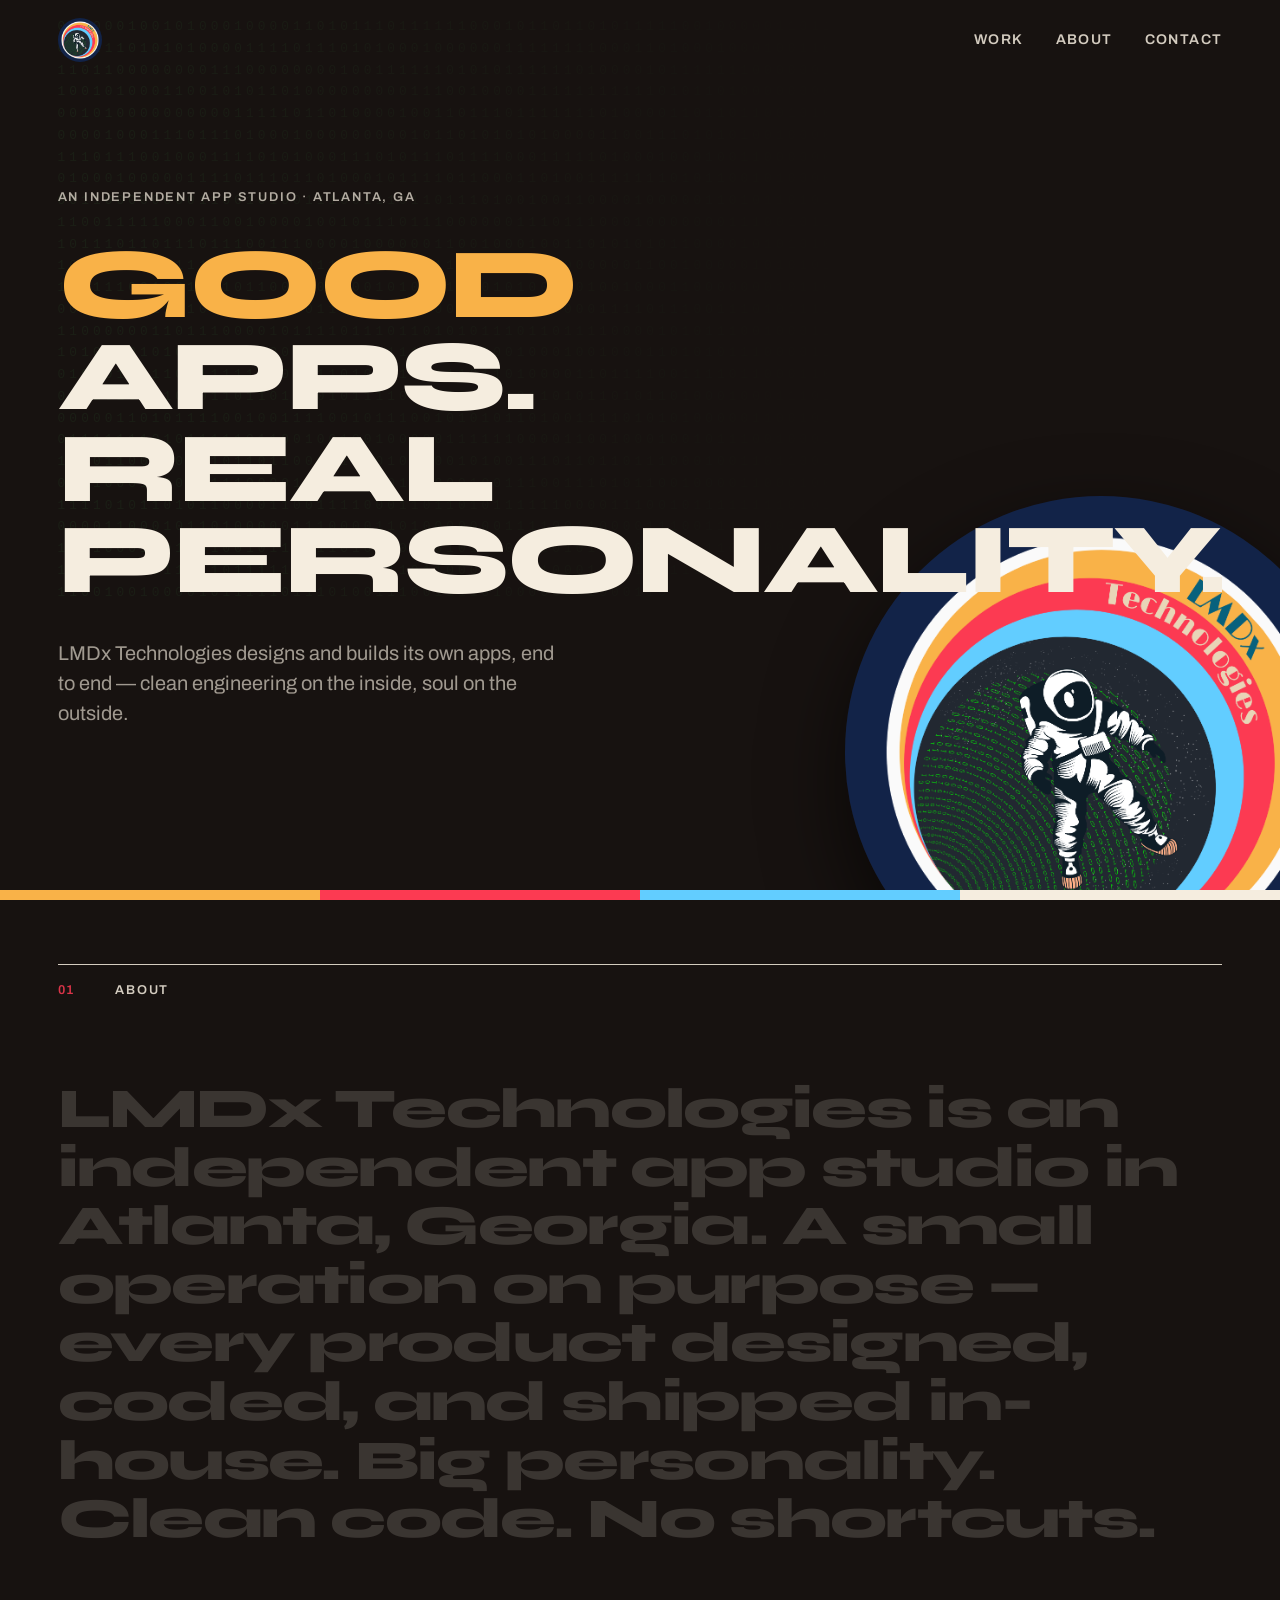
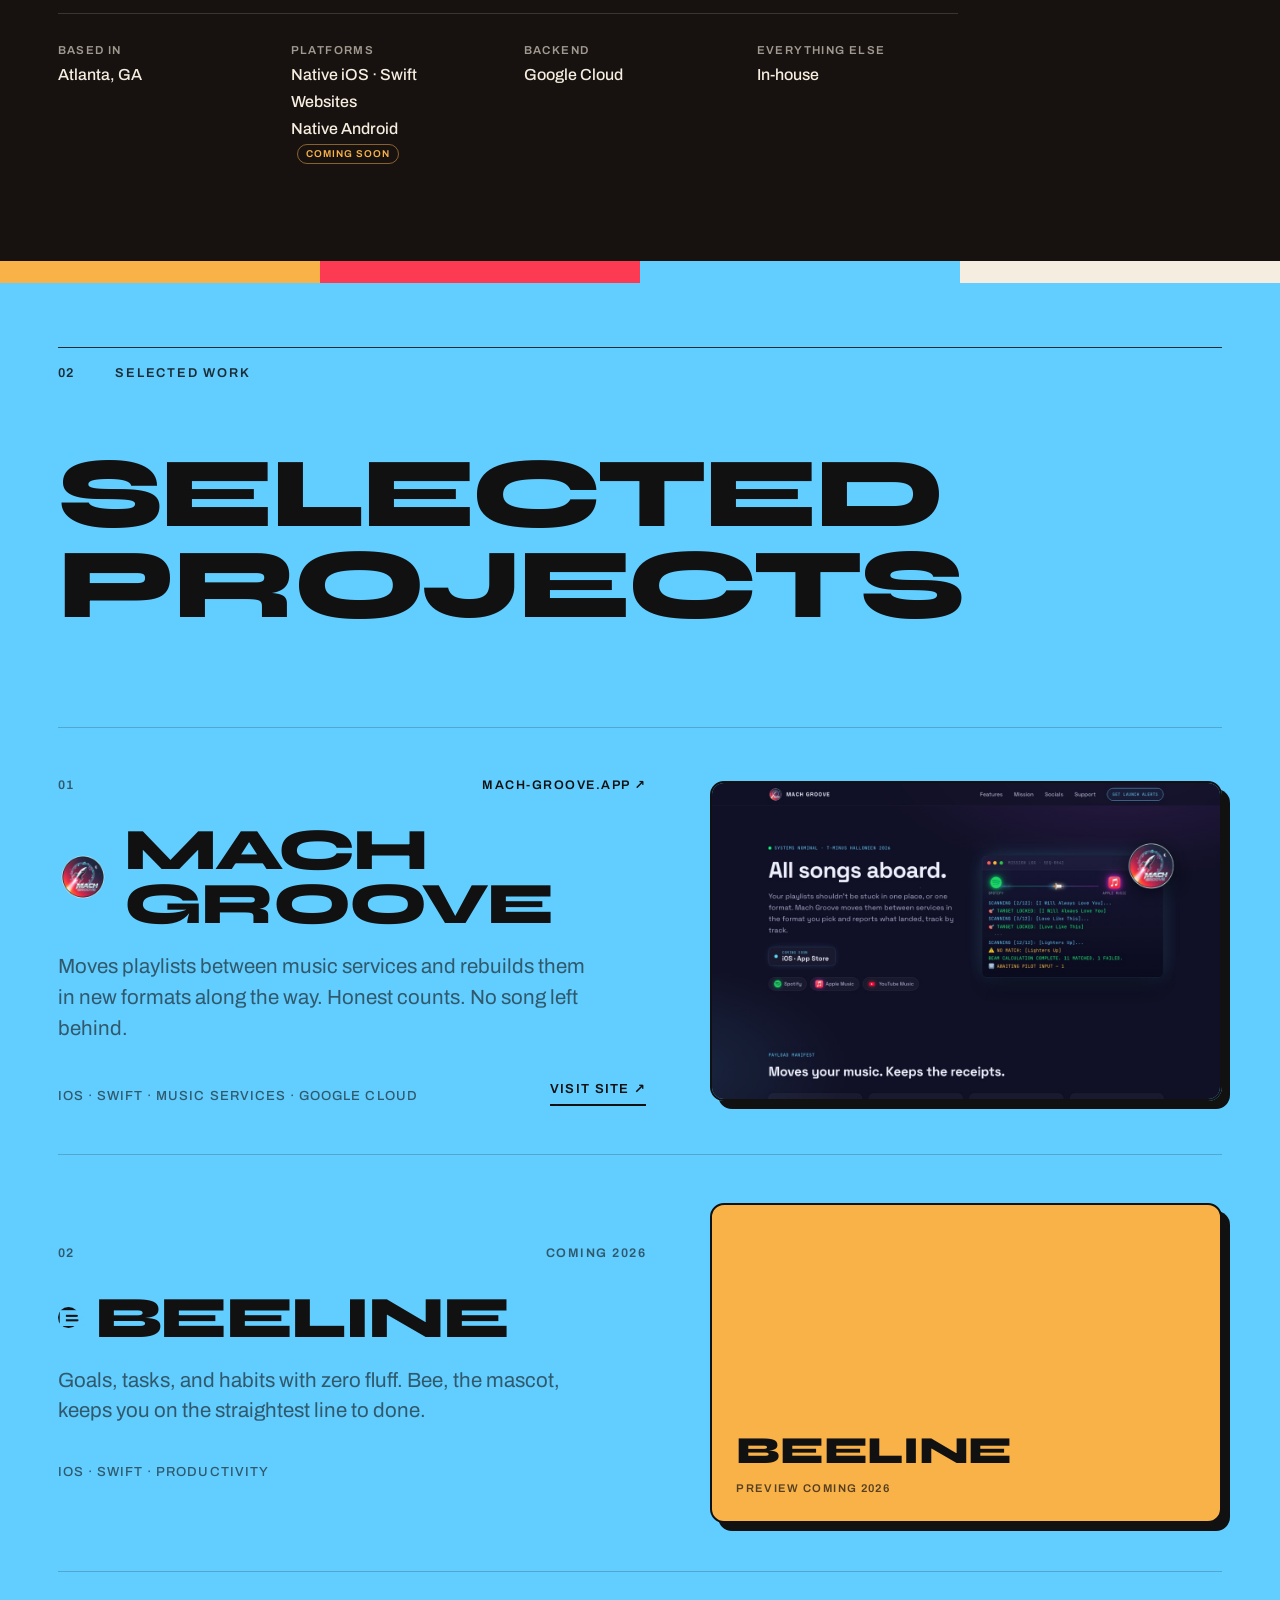
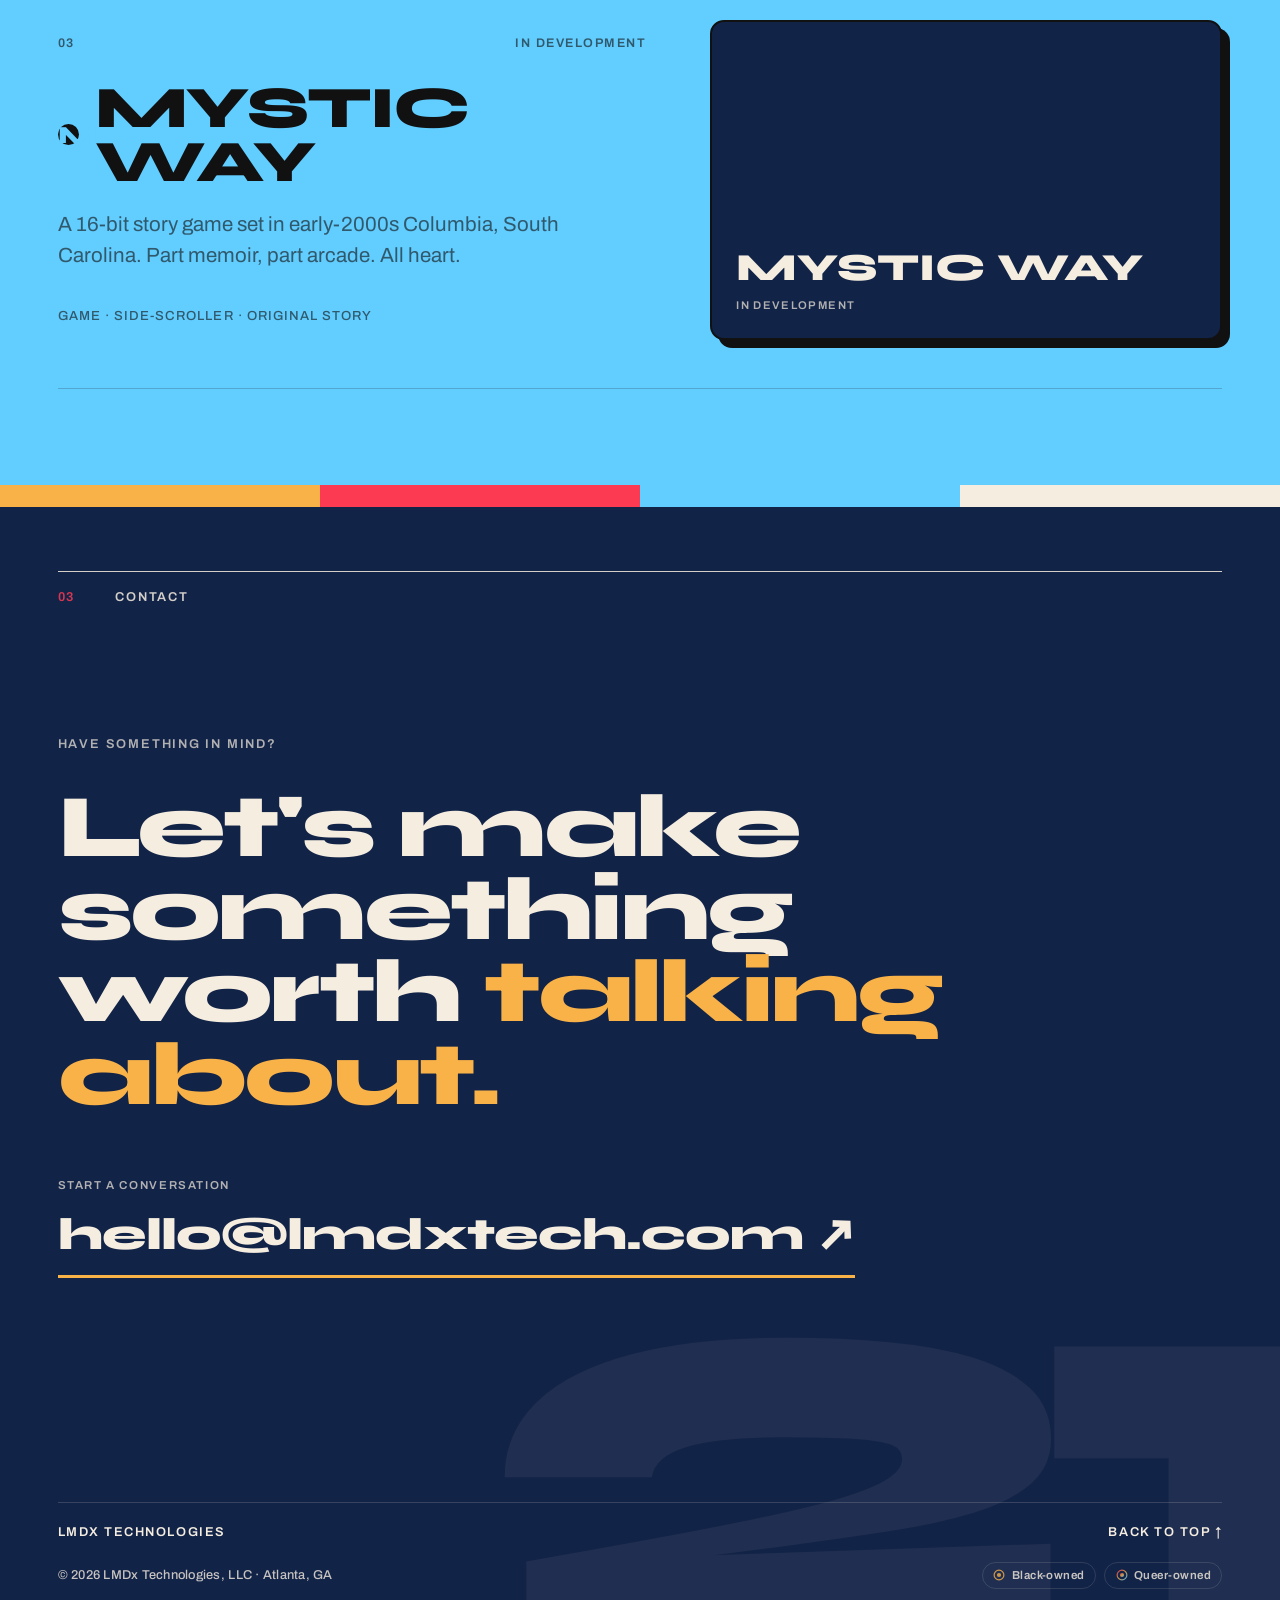
==== commit fbd10c60: "Publish prep: CNAME for lmdxtech.com, Atlanta location, phone headline fit, drop preview mockups" ====
--- a/index.html
+++ b/index.html
@@ -4,10 +4,10 @@
   <meta charset="UTF-8" />
   <meta name="viewport" content="width=device-width, initial-scale=1.0" />
   <title>LMDx Technologies</title>
-  <meta name="description" content="LMDx Technologies is an independent app studio in Columbia, SC. Good apps. Real personality." />
+  <meta name="description" content="LMDx Technologies is an independent app studio in Atlanta, GA. Good apps. Real personality." />
   <meta property="og:title" content="LMDx Technologies" />
   <meta property="og:description" content="An independent app studio. Good apps. Real personality." />
-  <meta property="og:image" content="assets/lmdx-badge.png" />
+  <meta property="og:image" content="https://lmdxtech.com/assets/lmdx-badge.png" />
   <link rel="icon" type="image/png" href="assets/lmdx-badge.png" />
   <link rel="preconnect" href="https://fonts.googleapis.com" />
   <link rel="preconnect" href="https://fonts.gstatic.com" crossorigin />
@@ -192,7 +192,7 @@
           <a class="footer__top" href="#top">Back to top ↑</a>
         </div>
         <div class="footer__row footer__row--meta">
-          <span>© 2026 LMDx Technologies, LLC · Columbia, SC</span>
+          <span>© 2026 LMDx Technologies, LLC · Atlanta, GA</span>
           <div class="footer__badges">
             <span class="owned-badge" title="Black-owned business">
               <svg viewBox="0 0 16 16" width="12" height="12" aria-hidden="true">
--- a/css/style.css
+++ b/css/style.css
@@ -504,6 +504,7 @@
 }
 
 @media (max-width: 720px) {
+  :root { --display: 7.2vw; }
   .hero { padding-top: 6rem; padding-bottom: 9rem; }
   .hero__badge { width: 62vw; right: -18%; bottom: -8%; }
   .hero__bin { font-size: 0.7rem; }
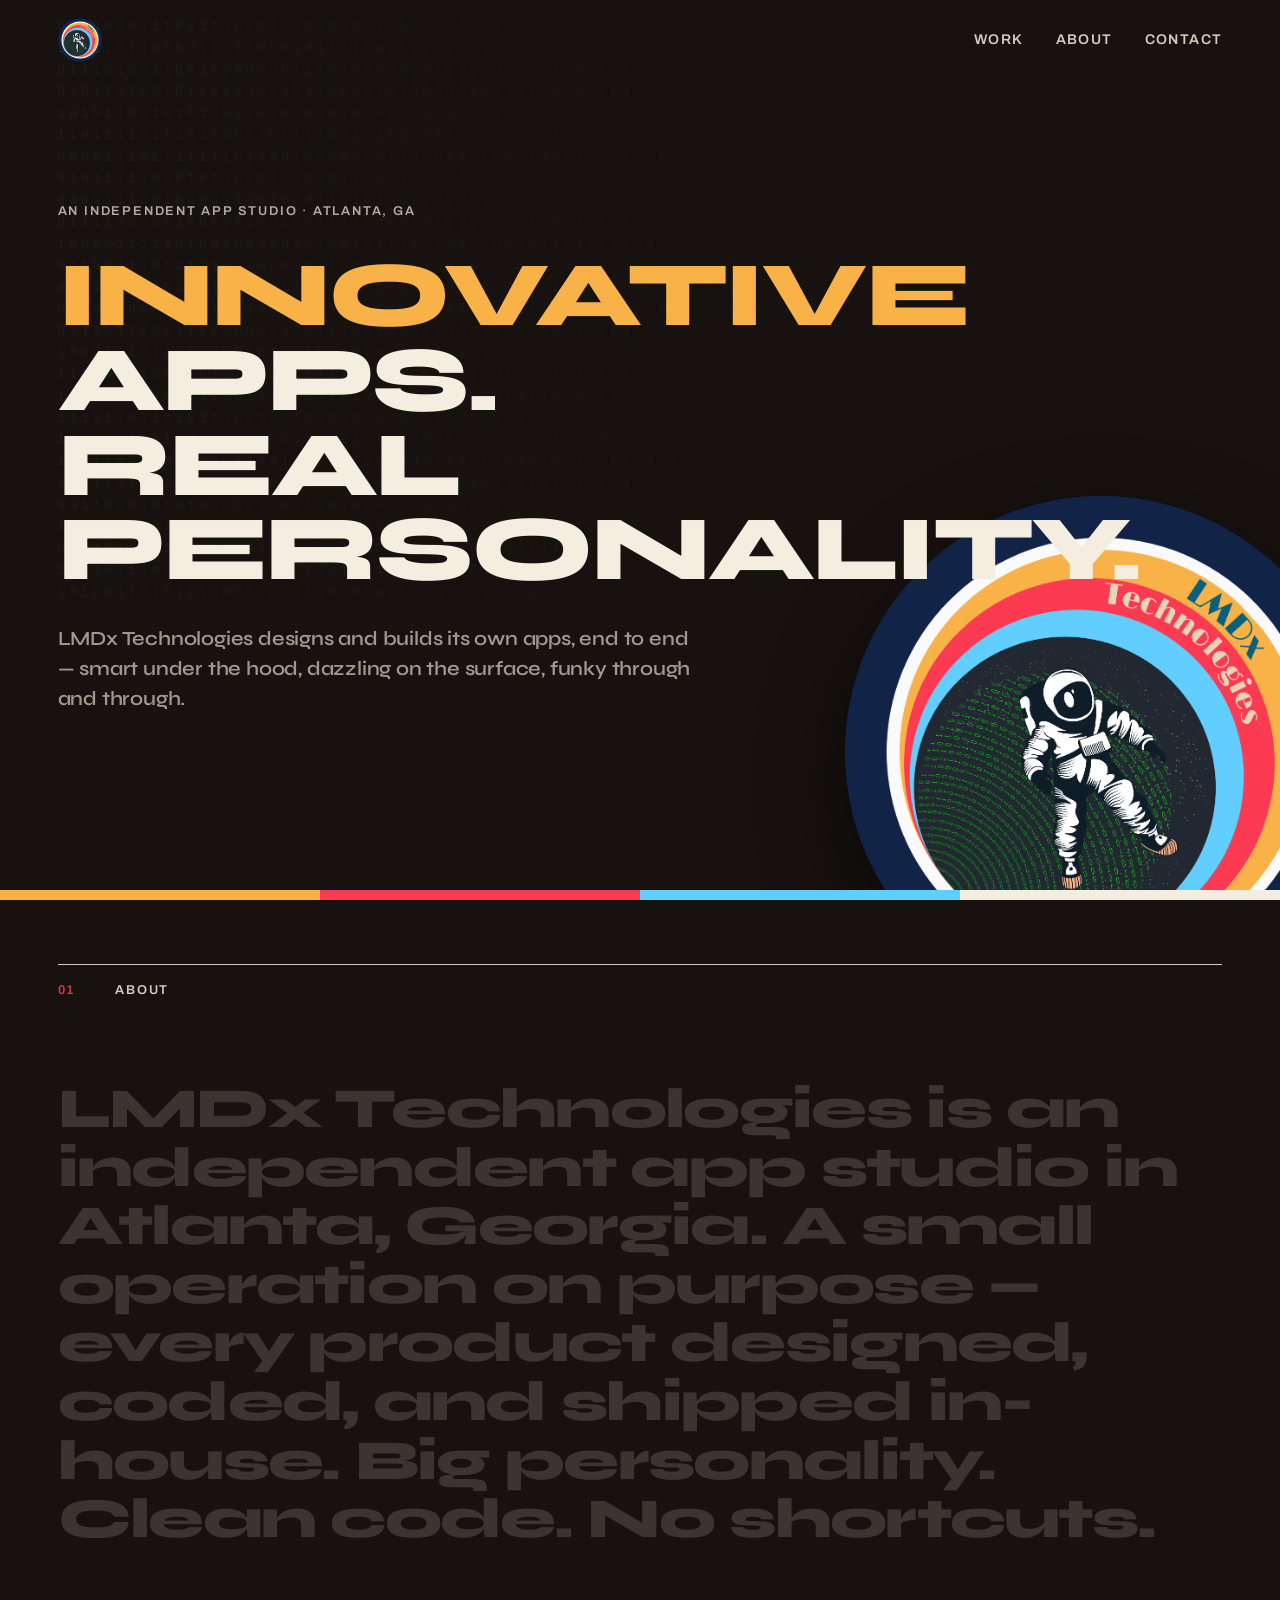
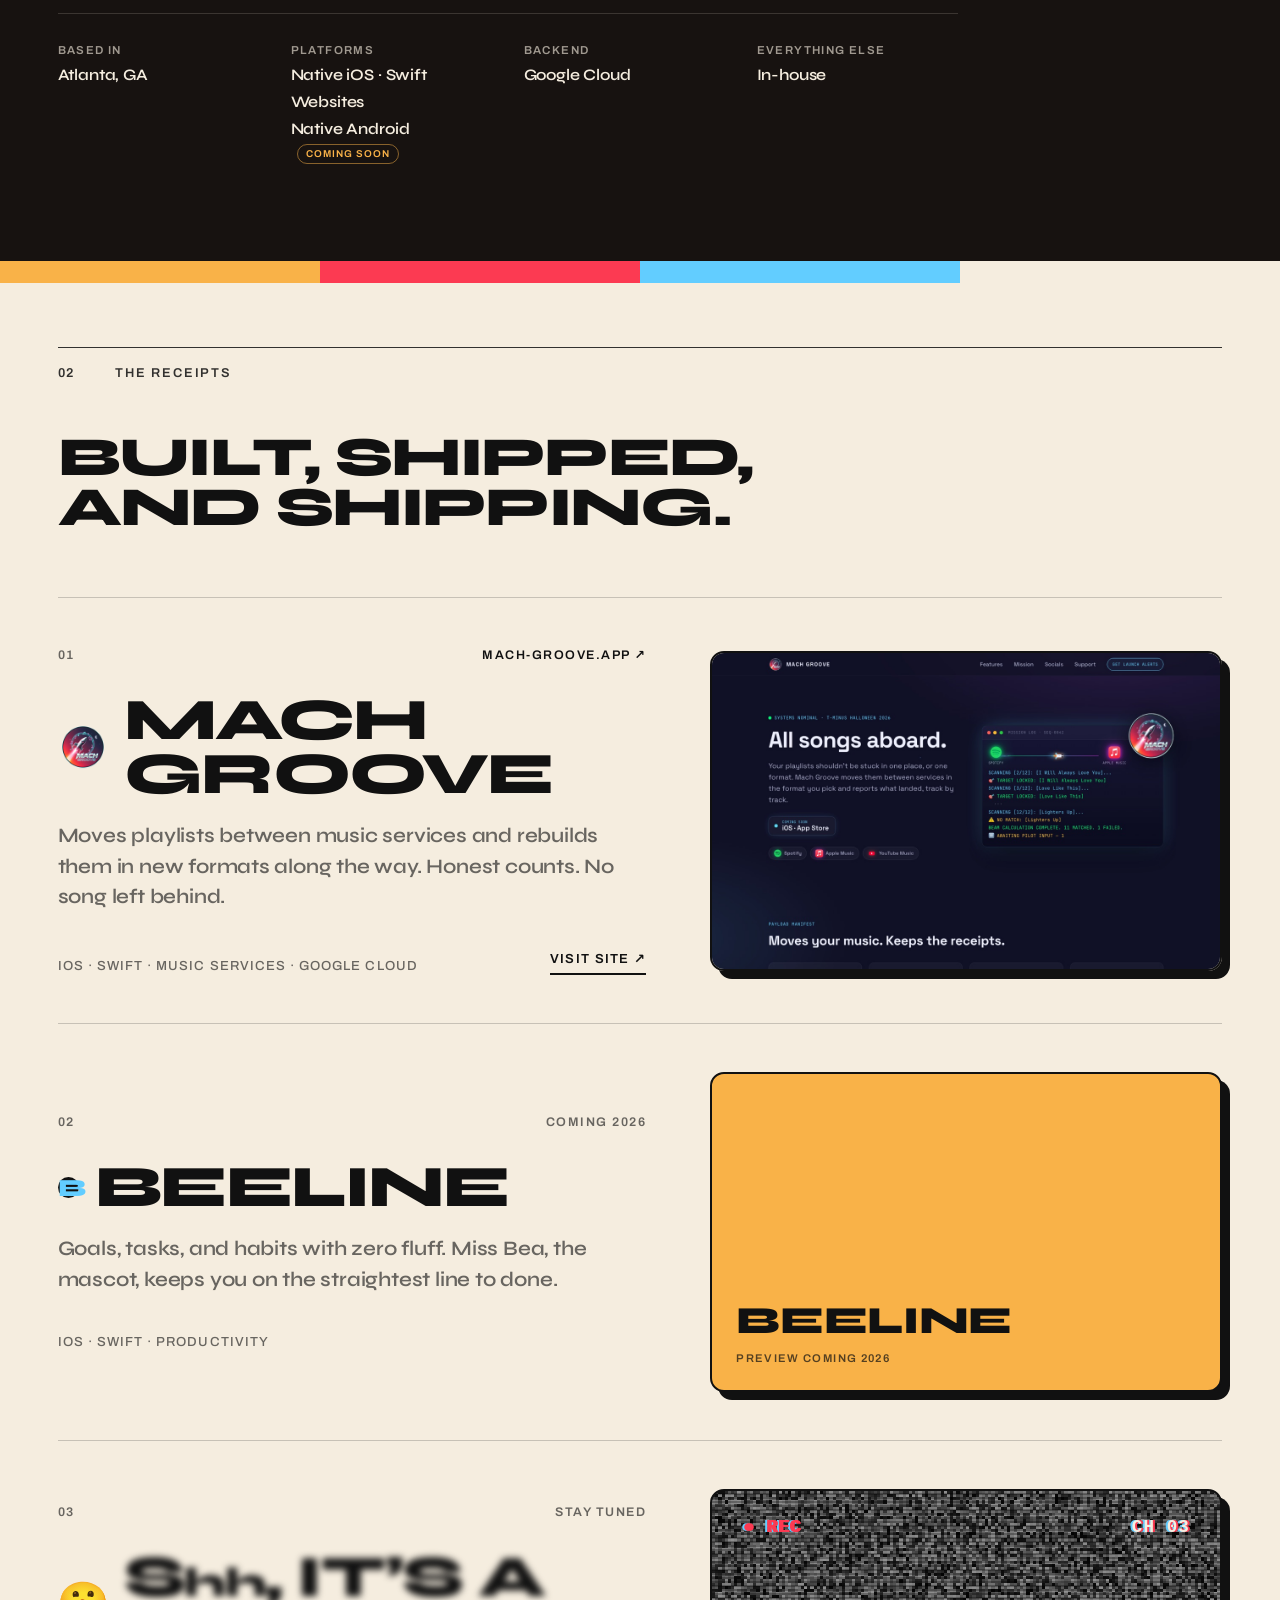
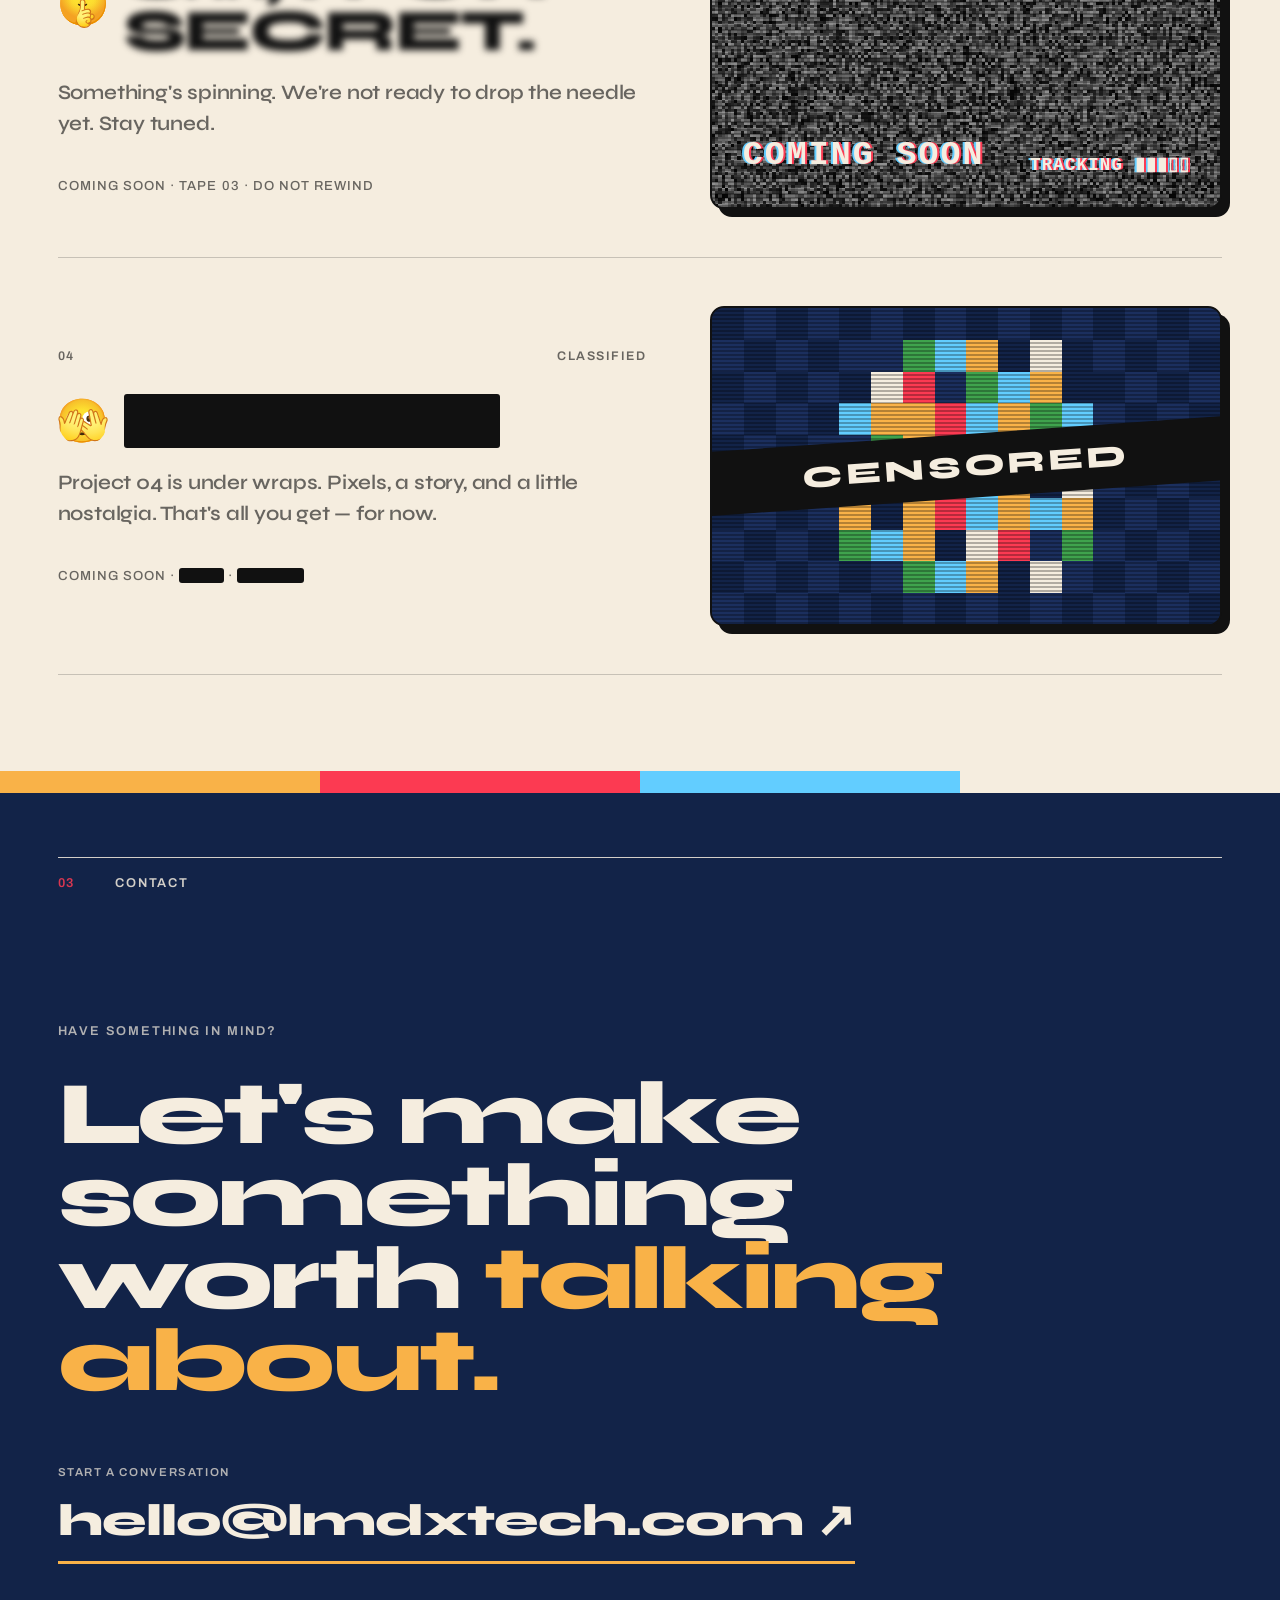
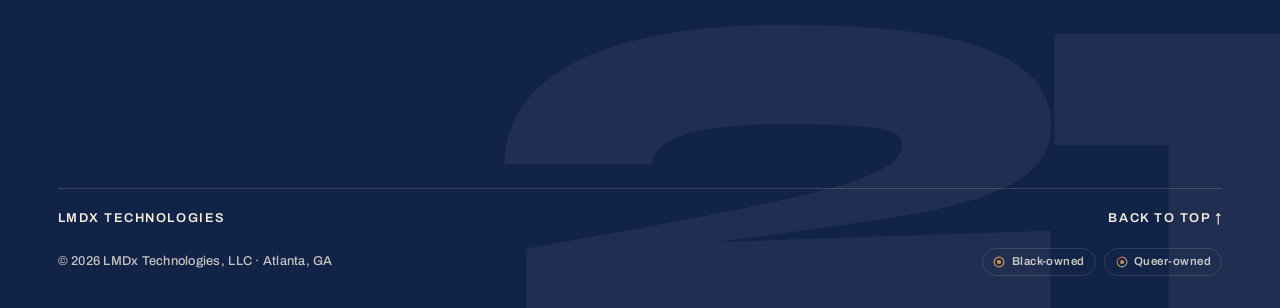
==== commit b4589dcd: "Site polish: 21-word headline deck, new hero line, Syne body copy, cream projects section, censored " ====
--- a/index.html
+++ b/index.html
@@ -4,14 +4,14 @@
   <meta charset="UTF-8" />
   <meta name="viewport" content="width=device-width, initial-scale=1.0" />
   <title>LMDx Technologies</title>
-  <meta name="description" content="LMDx Technologies is an independent app studio in Atlanta, GA. Good apps. Real personality." />
+  <meta name="description" content="LMDx Technologies is an independent app studio in Atlanta, GA. Innovative apps. Real personality." />
   <meta property="og:title" content="LMDx Technologies" />
-  <meta property="og:description" content="An independent app studio. Good apps. Real personality." />
+  <meta property="og:description" content="An independent app studio. Innovative apps. Real personality." />
   <meta property="og:image" content="https://lmdxtech.com/assets/lmdx-badge.png" />
   <link rel="icon" type="image/png" href="assets/lmdx-badge.png" />
   <link rel="preconnect" href="https://fonts.googleapis.com" />
   <link rel="preconnect" href="https://fonts.gstatic.com" crossorigin />
-  <link href="https://fonts.googleapis.com/css2?family=Syne:wght@700;800&family=Archivo:wght@400;500;600&display=swap" rel="stylesheet" />
+  <link href="https://fonts.googleapis.com/css2?family=Syne:wght@600;700;800&family=Archivo:wght@400;500;600&display=swap" rel="stylesheet" />
   <link rel="stylesheet" href="css/style.css" />
 </head>
 <body>
@@ -21,6 +21,7 @@
     <a class="nav__brand" href="#top" aria-label="LMDx Technologies — back to top">
       <img src="assets/lmdx-badge.png" alt="" class="nav__logo" />
     </a>
+    <a class="nav__wordmark" href="#top" aria-hidden="true" tabindex="-1">LMD<span class="nav__x">x</span> Technologies</a>
     <nav class="nav__links" aria-label="Main">
       <a href="#work">Work</a>
       <a href="#about">About</a>
@@ -36,14 +37,14 @@
       <div class="hero__copy">
         <p class="kicker">An independent app studio · Atlanta, GA</p>
         <h1 class="hero__title">
-          <span class="line"><span class="line__inner"><span class="adj" id="adj">Good</span></span></span>
+          <span class="line"><span class="line__inner"><span class="adj" id="adj">Innovative</span></span></span>
           <span class="line"><span class="line__inner">apps.</span></span>
           <span class="line"><span class="line__inner">Real</span></span>
           <span class="line"><span class="line__inner">personality.</span></span>
         </h1>
         <p class="hero__sub">
           LMDx Technologies designs and builds its own apps, end to end —
-          clean engineering on the inside, soul on the outside.
+          smart under the hood, dazzling on the surface, funky through and through.
         </p>
       </div>
       <img src="assets/lmdx-badge.png" alt="" class="hero__badge" aria-hidden="true" />
@@ -80,12 +81,12 @@
     <section class="work" id="work" data-nav="light">
       <div class="section-label">
         <span class="section-label__num">02</span>
-        <span>Selected work</span>
+        <span>The receipts</span>
       </div>
 
       <h2 class="work__title">
-        <span class="line"><span class="line__inner">Selected</span></span>
-        <span class="line"><span class="line__inner">projects</span></span>
+        <span class="line"><span class="line__inner">Built, shipped,</span></span>
+        <span class="line"><span class="line__inner">and shipping.</span></span>
       </h2>
 
       <ol class="work__list">
@@ -124,7 +125,7 @@
               Beeline
             </h3>
             <p class="project__desc">
-              Goals, tasks, and habits with zero fluff. Bee, the mascot, keeps you
+              Goals, tasks, and habits with zero fluff. Miss Bea, the mascot, keeps you
               on the straightest line to done.
             </p>
             <div class="project__bottom">
@@ -137,27 +138,60 @@
           </div>
         </li>
 
+        <!-- teasers: unreleased projects. The repo is public, so real names never go in this markup. -->
         <li class="project">
           <div class="project__info">
             <div class="project__top">
               <span class="project__num">03</span>
-              <span class="project__status">In development</span>
-            </div>
-            <h3 class="project__name">
-              <span class="project__logo project__logo--ph" aria-hidden="true">M</span>
-              Mystic Way
-            </h3>
-            <p class="project__desc">
-              A 16-bit story game set in early-2000s Columbia, South Carolina.
-              Part memoir, part arcade. All heart.
-            </p>
-            <div class="project__bottom">
-              <p class="project__tags">Game · Side-scroller · Original story</p>
-            </div>
-          </div>
-          <div class="project__card project__card--ph project__card--navy" aria-hidden="true">
-            <span>Mystic Way</span>
-            <small>In development</small>
+              <span class="project__status">Stay tuned</span>
+            </div>
+            <h3 class="project__name">
+              <img src="assets/shush.svg" alt="" class="project__logo" />
+              <span class="sr-only">Project 03, coming soon</span>
+              <button class="peek" type="button" aria-label="Reveal the name">
+                <span class="blurred" aria-hidden="true">S<span class="hush">hh</span>, it’s a secret.</span>
+                <span class="peek__hint" aria-hidden="true">Click to reveal</span>
+                <span class="peek__toast" role="status"></span>
+              </button>
+            </h3>
+            <p class="project__desc">
+              Something's spinning. We're not ready to drop the needle yet. Stay tuned.
+            </p>
+            <div class="project__bottom">
+              <p class="project__tags">Coming soon · Tape 03 · Do not rewind</p>
+            </div>
+          </div>
+          <div class="project__card project__card--vhs" aria-hidden="true">
+            <canvas class="vhs__static" id="vhsStatic" width="160" height="100"></canvas>
+            <span class="vhs__osd vhs__osd--rec">● REC</span>
+            <span class="vhs__osd vhs__osd--ch">CH 03</span>
+            <span class="vhs__osd vhs__osd--title">Coming soon</span>
+            <span class="vhs__osd vhs__osd--track">Tracking ▮▮▮▯▯</span>
+          </div>
+        </li>
+
+        <li class="project">
+          <div class="project__info">
+            <div class="project__top">
+              <span class="project__num">04</span>
+              <span class="project__status">Classified</span>
+            </div>
+            <h3 class="project__name">
+              <img src="assets/peek.svg" alt="" class="project__logo" />
+              <span class="redact" aria-hidden="true">██████ ███</span>
+              <span class="sr-only">Project 04, under wraps</span>
+            </h3>
+            <p class="project__desc">
+              Project 04 is under wraps. Pixels, a story, and a little nostalgia.
+              That's all you get — for now.
+            </p>
+            <div class="project__bottom">
+              <p class="project__tags">Coming soon · <span class="redact" aria-hidden="true">████</span> · <span class="redact" aria-hidden="true">██████</span></p>
+            </div>
+          </div>
+          <div class="project__card project__card--censored" aria-hidden="true">
+            <div class="censor-mosaic" id="censorMosaic"></div>
+            <span class="censor-bar">Censored</span>
           </div>
         </li>
       </ol>
--- a/css/style.css
+++ b/css/style.css
@@ -1,7 +1,7 @@
 /* ==========================================================
    LMDx Technologies — big wide type, hard color blocks,
    warm black. Syne + Archivo. Badge colors as the accents.
-   Stack: black → black → sky → navy.
+   Stack: black → black → cream → navy.
    ========================================================== */
 
 :root {
@@ -22,7 +22,7 @@
   --font-display: "Syne", sans-serif;
   --font-body: "Archivo", system-ui, sans-serif;
   --gutter: clamp(1.25rem, 4.5vw, 4rem);
-  --display: clamp(2.5rem, 7.8vw, 7rem);
+  --display: clamp(2.5rem, 7.2vw, 7rem);
   --ease: cubic-bezier(0.22, 1, 0.36, 1);
 }
 
@@ -125,6 +125,27 @@
 
 .nav__logo { width: 44px; height: 44px; border-radius: 50%; transition: width 0.3s ease, height 0.3s ease; }
 .nav--solid .nav__logo { width: 36px; height: 36px; }
+
+/* wordmark: fades in once the hero has scrolled away. The x is always small. */
+.nav__wordmark {
+  position: absolute;
+  left: 50%;
+  top: 50%;
+  transform: translate(-50%, -30%);
+  font-family: var(--font-display);
+  font-weight: 800;
+  font-size: 1.15rem;
+  letter-spacing: -0.01em;
+  white-space: nowrap;
+  color: var(--cream);
+  opacity: 0;
+  pointer-events: none;
+  transition: opacity 0.3s ease, transform 0.3s var(--ease);
+}
+.nav--brand .nav__wordmark { opacity: 1; transform: translate(-50%, -50%); pointer-events: auto; }
+.nav__x { font-size: 0.68em; }
+/* below 900px there's no room between the badge and the links */
+@media (max-width: 900px) { .nav__wordmark { display: none; } }
 
 .nav__links {
   display: flex;
@@ -183,6 +204,9 @@
 .adj { color: var(--gold); display: inline-block; }
 
 .hero__sub {
+  font-family: var(--font-display);
+  font-weight: 600;
+  letter-spacing: -0.01em;
   font-size: clamp(1.05rem, 1.7vw, 1.25rem);
   color: var(--cream-soft);
   max-width: 46ch;
@@ -240,9 +264,14 @@
   color: var(--cream-soft);
   margin-bottom: 0.25rem;
 }
-.facts dd { font-weight: 500; }
+.facts dd {
+  font-family: var(--font-display);
+  font-weight: 600;
+  letter-spacing: -0.01em;
+}
 .facts dd + dd { margin-top: 0.2rem; }
 .soon {
+  font-family: var(--font-body);
   display: inline-block;
   margin-left: 0.4rem;
   font-size: 0.62rem;
@@ -259,15 +288,15 @@
 /* ---------- 02 work ---------- */
 
 .work {
-  background: var(--sky);
+  background: var(--cream);
   color: var(--ink);
   padding: 4rem var(--gutter) 6rem;
 }
 .work .section-label__num { color: var(--ink); }
 
 .work__title {
-  font-size: var(--display);
-  margin: 4rem 0 6rem;
+  font-size: clamp(1.6rem, 4.3vw, 4.2rem);
+  margin: 3rem 0 4rem;
 }
 
 .project {
@@ -334,6 +363,136 @@
 .project__card--gold { background: var(--gold); color: var(--ink); }
 .project__card--navy { background: var(--navy); color: var(--cream); }
 
+/* teaser cards: unreleased projects, censored on purpose */
+.sr-only {
+  position: absolute;
+  width: 1px;
+  height: 1px;
+  overflow: hidden;
+  clip: rect(0 0 0 0);
+  white-space: nowrap;
+}
+.redact { background: var(--ink); color: transparent; border-radius: 3px; user-select: none; }
+.blurred { filter: blur(3.5px); user-select: none; }
+.hush { font-size: 0.7em; text-transform: lowercase; }
+
+/* the blurred name is a button: hover offers a peek, a click just scolds you */
+.peek {
+  position: relative;
+  font: inherit;
+  color: inherit;
+  text-transform: inherit;
+  letter-spacing: inherit;
+  text-align: left;
+  background: none;
+  border: 0;
+  padding: 0;
+  cursor: pointer;
+}
+.peek__hint,
+.peek__toast {
+  position: absolute;
+  left: 0;
+  bottom: 100%;
+  margin-bottom: 0.5rem;
+  white-space: nowrap;
+  font-family: var(--font-body);
+  font-weight: 600;
+  font-size: 0.72rem;
+  letter-spacing: 0.1em;
+  text-transform: uppercase;
+  line-height: 1;
+  padding: 0.55em 0.9em;
+  border-radius: 999px;
+  pointer-events: none;
+  opacity: 0;
+  transform: translateY(4px);
+  transition: opacity 0.2s ease, transform 0.2s var(--ease);
+}
+.peek__hint { background: var(--ink); color: var(--cream); }
+.peek:hover .peek__hint,
+.peek:focus-visible .peek__hint { opacity: 1; transform: none; }
+.peek__toast {
+  background: var(--gold);
+  color: var(--ink);
+  border: 2px solid var(--ink);
+  box-shadow: 3px 3px 0 var(--ink);
+  font-size: 0.85rem;
+  text-transform: none;
+  letter-spacing: 0;
+}
+.peek__icon { display: inline-block; width: 1.25em; height: 1.25em; vertical-align: -0.3em; }
+.peek.is-scolded .peek__hint { opacity: 0; }
+.peek.is-scolded .peek__toast { opacity: 1; transform: rotate(-3deg); }
+/* touch screens have no hover, so the hint just sits there */
+@media (hover: none) { .peek__hint { opacity: 1; transform: none; } }
+
+.project__card--censored,
+.project__card--vhs { position: relative; }
+.project__card--censored::after,
+.project__card--vhs::after {
+  content: "";
+  position: absolute;
+  inset: 0;
+  z-index: 1;
+  pointer-events: none;
+  background: repeating-linear-gradient(0deg, rgba(0, 0, 0, 0.28) 0 2px, transparent 2px 4px);
+}
+
+.project__card--censored { background: var(--navy); }
+.censor-mosaic {
+  position: absolute;
+  inset: 0;
+  display: grid;
+  grid-template-columns: repeat(16, 1fr);
+  grid-template-rows: repeat(10, 1fr);
+}
+.censor-bar {
+  position: absolute;
+  left: -4%;
+  right: -4%;
+  top: 50%;
+  z-index: 2;
+  transform: translateY(-50%) rotate(-4deg);
+  background: var(--ink);
+  color: var(--cream);
+  font-family: var(--font-display);
+  font-weight: 800;
+  font-size: clamp(1rem, 2.4vw, 1.9rem);
+  line-height: 1;
+  letter-spacing: 0.12em;
+  text-transform: uppercase;
+  text-align: center;
+  padding: 0.55em 0;
+}
+
+.project__card--vhs { background: #0B0B0B; }
+.vhs__static {
+  position: absolute;
+  inset: 0;
+  width: 100%;
+  height: 100%;
+  opacity: 0.55;
+  image-rendering: pixelated;
+}
+.vhs__osd {
+  position: absolute;
+  z-index: 2;
+  font-family: ui-monospace, "SF Mono", Menlo, monospace;
+  font-weight: 700;
+  font-size: clamp(0.72rem, 1.5vw, 1.1rem);
+  line-height: 1.2;
+  letter-spacing: 0.06em;
+  text-transform: uppercase;
+  color: var(--cream);
+  text-shadow: 2px 0 var(--red), -2px 0 var(--sky);
+}
+.vhs__osd--rec { left: 6%; top: 8%; color: var(--red); animation: rec-blink 1.2s steps(1) infinite; }
+.vhs__osd--ch { right: 6%; top: 8%; }
+.vhs__osd--title { left: 6%; bottom: 10%; font-size: clamp(1.05rem, 2.6vw, 2.1rem); }
+.vhs__osd--track { right: 6%; bottom: 10%; }
+@keyframes rec-blink { 50% { opacity: 0; } }
+
 .project__top {
   display: flex;
   justify-content: space-between;
@@ -357,6 +516,9 @@
 }
 
 .project__desc {
+  font-family: var(--font-display);
+  font-weight: 600;
+  letter-spacing: -0.01em;
   font-size: clamp(1.05rem, 1.6vw, 1.35rem);
   color: var(--ink-soft);
   max-width: 44ch;
@@ -504,7 +666,8 @@
 }
 
 @media (max-width: 720px) {
-  :root { --display: 7.2vw; }
+  :root { --display: 7vw; }
+  .contact__title { font-size: min(2.4rem, 10.5vw); }
   .hero { padding-top: 6rem; padding-bottom: 9rem; }
   .hero__badge { width: 62vw; right: -18%; bottom: -8%; }
   .hero__bin { font-size: 0.7rem; }
@@ -515,4 +678,6 @@
   html { scroll-behavior: auto; }
   .line__inner { transform: none; transition: none; }
   .hero__badge { opacity: 1; transform: none; transition: none; }
-}
+  .vhs__osd--rec { animation: none; }
+  .peek__hint, .peek__toast { transition: none; }
+}
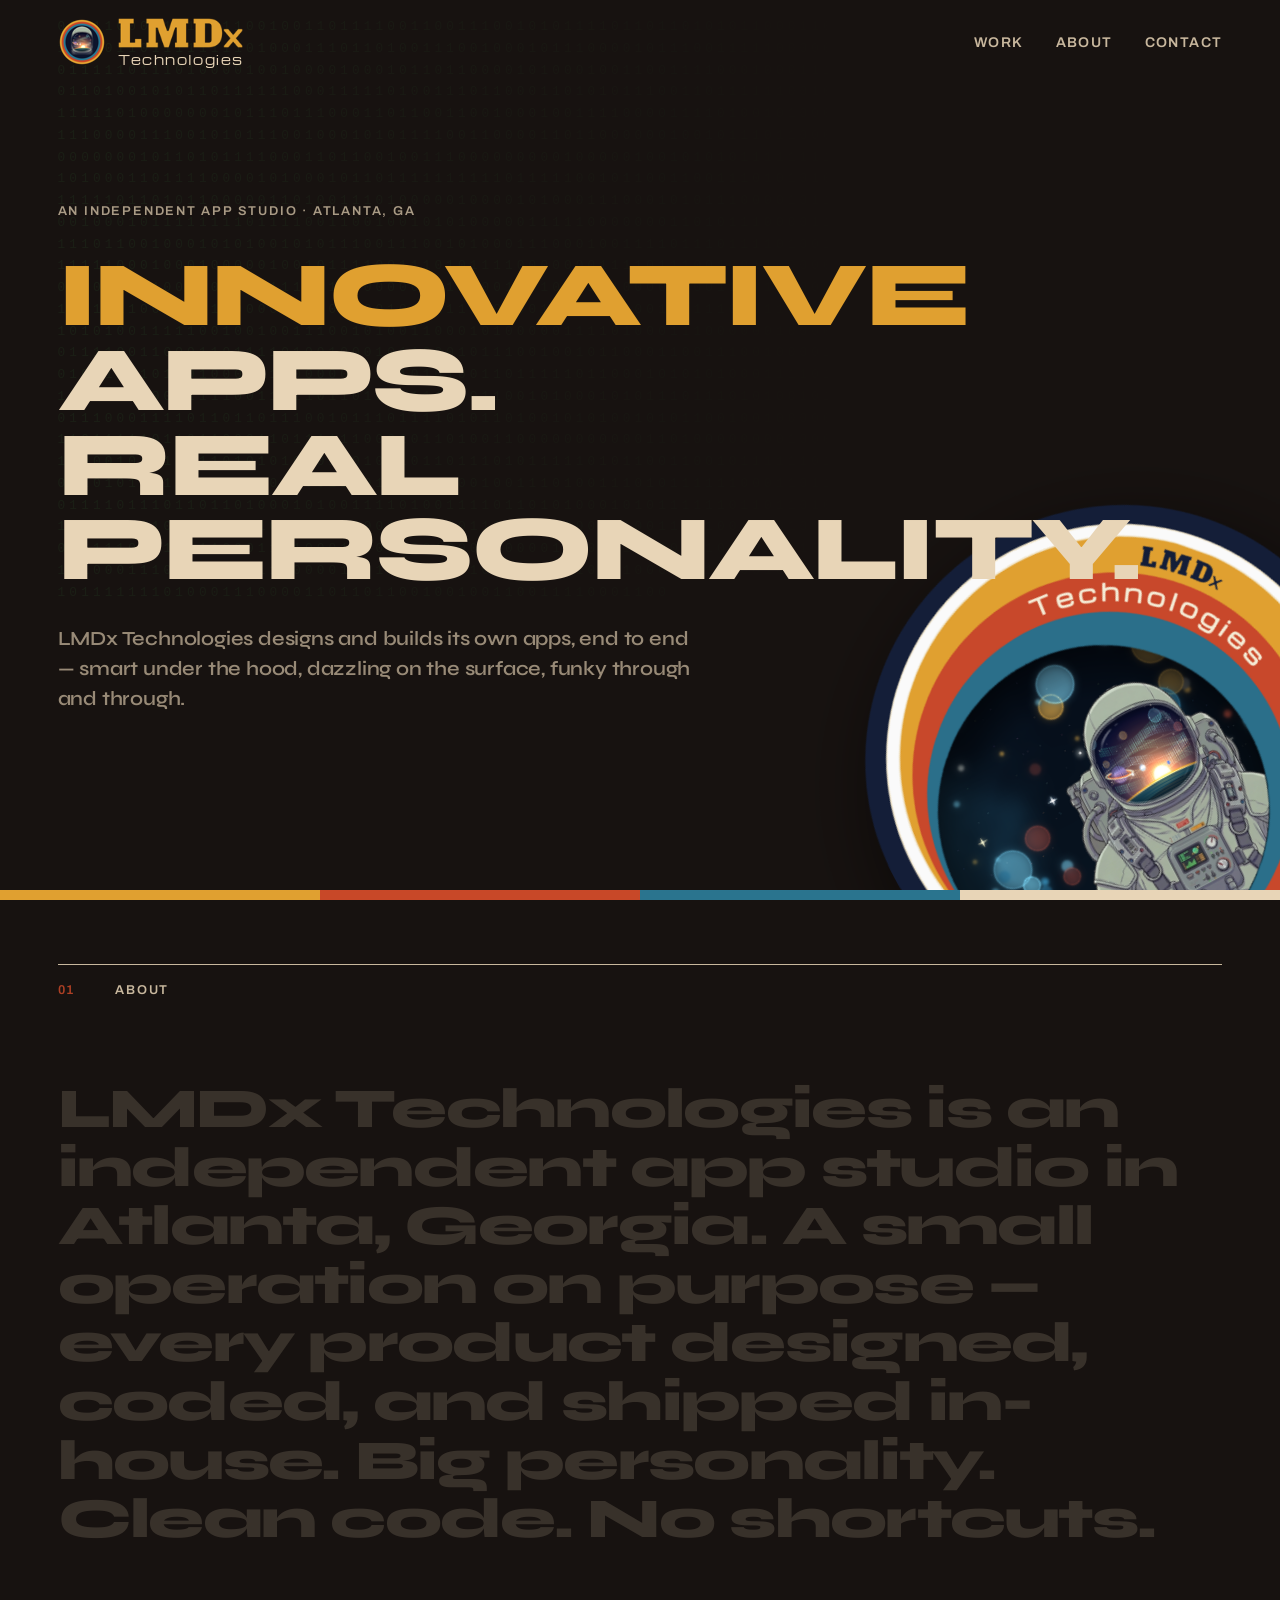
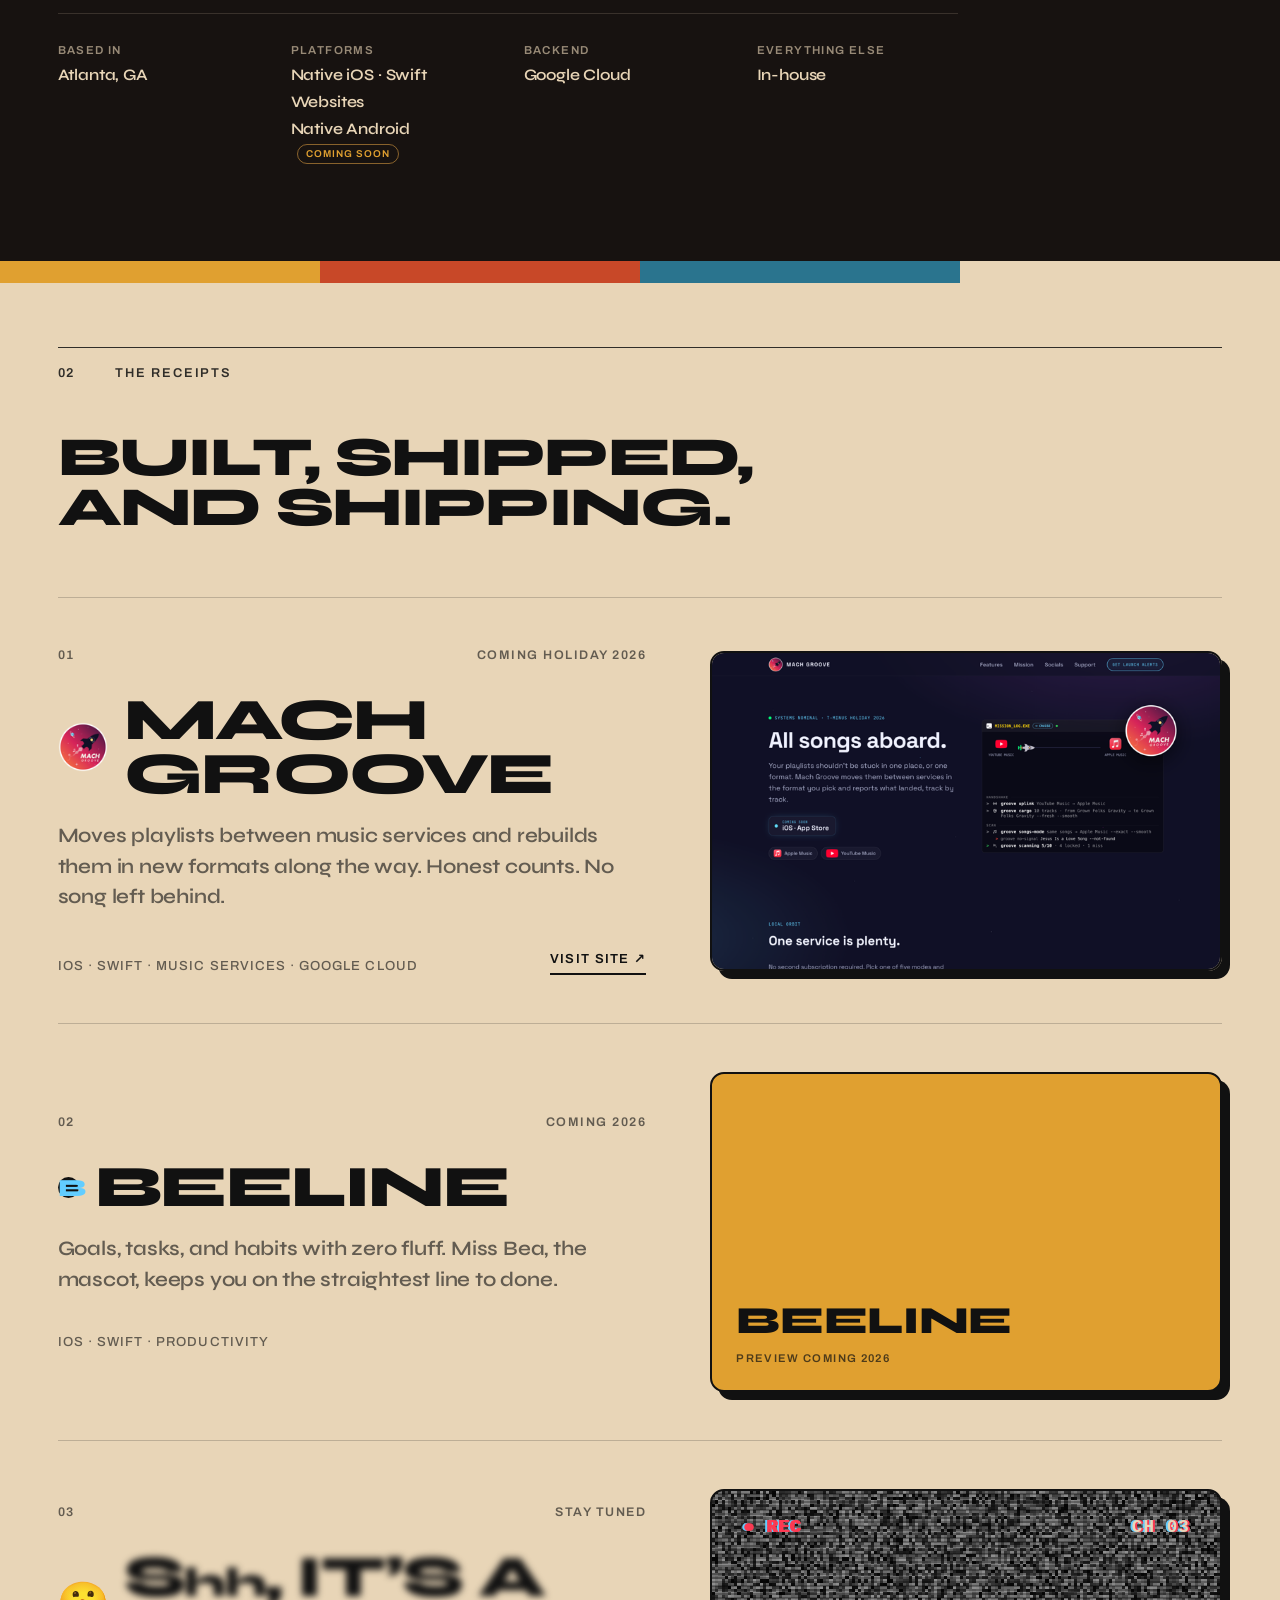
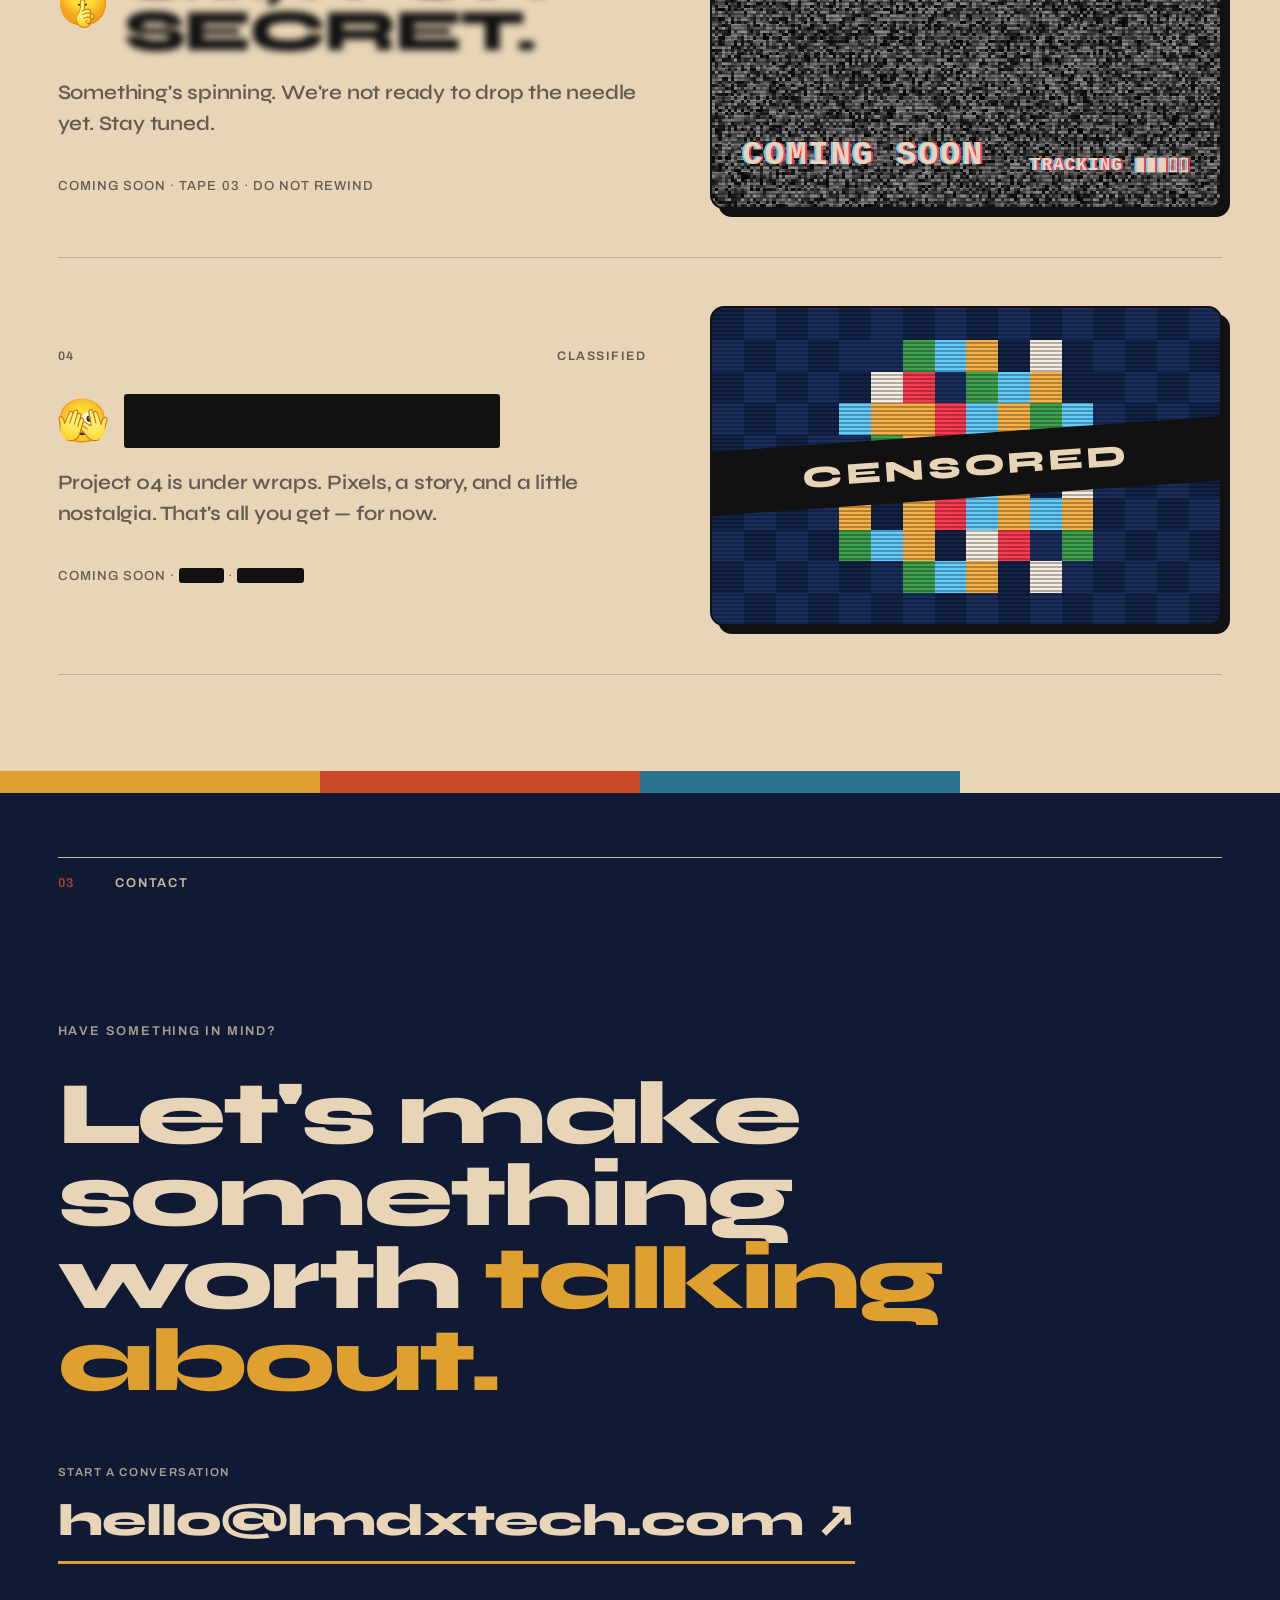
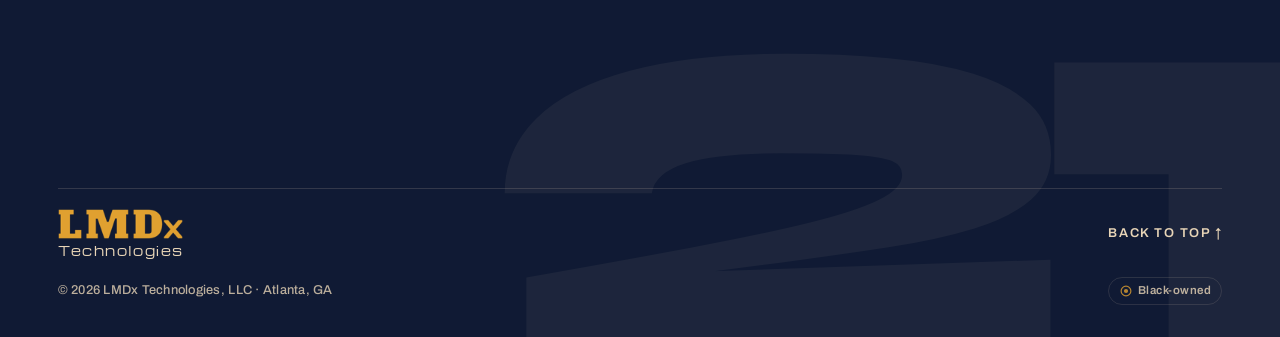
==== commit ab556c73: "LMDx logo system: animated rainbow helmet + stacked LMDx / Technologies lockup in the header, same l" ====
--- a/index.html
+++ b/index.html
@@ -7,21 +7,49 @@
   <meta name="description" content="LMDx Technologies is an independent app studio in Atlanta, GA. Innovative apps. Real personality." />
   <meta property="og:title" content="LMDx Technologies" />
   <meta property="og:description" content="An independent app studio. Innovative apps. Real personality." />
-  <meta property="og:image" content="https://lmdxtech.com/assets/lmdx-badge.png" />
-  <link rel="icon" type="image/png" href="assets/lmdx-badge.png" />
+  <meta property="og:type" content="website" />
+  <meta property="og:url" content="https://lmdxtech.com/" />
+  <meta property="og:image" content="https://lmdxtech.com/assets/brand/og-image.png" />
+  <meta property="og:image:width" content="1200" />
+  <meta property="og:image:height" content="630" />
+  <meta property="og:image:alt" content="LMDx Technologies" />
+  <meta name="twitter:card" content="summary_large_image" />
+  <meta name="twitter:title" content="LMDx Technologies" />
+  <meta name="twitter:description" content="An independent app studio. Innovative apps. Real personality." />
+  <meta name="twitter:image" content="https://lmdxtech.com/assets/brand/og-image.png" />
+  <meta name="twitter:image:alt" content="LMDx Technologies" />
+  <link rel="icon" href="/favicon.ico" sizes="48x48" />
+  <link rel="icon" type="image/png" sizes="32x32" href="/favicon-32.png" />
+  <link rel="icon" type="image/png" sizes="16x16" href="/favicon-16.png" />
+  <link rel="icon" type="image/png" sizes="192x192" href="/icon-192.png" />
+  <link rel="apple-touch-icon" sizes="180x180" href="/apple-touch-icon.png" />
+  <meta name="theme-color" content="#171210" />
   <link rel="preconnect" href="https://fonts.googleapis.com" />
   <link rel="preconnect" href="https://fonts.gstatic.com" crossorigin />
-  <link href="https://fonts.googleapis.com/css2?family=Syne:wght@600;700;800&family=Archivo:wght@400;500;600&display=swap" rel="stylesheet" />
+  <link href="https://fonts.googleapis.com/css2?family=Syne:wght@600;700;800&family=Archivo:wght@400;500;600&family=Michroma&display=swap" rel="stylesheet" />
   <link rel="stylesheet" href="css/style.css" />
 </head>
 <body>
 
   <!-- ===== NAV ===== -->
   <header class="nav">
-    <a class="nav__brand" href="#top" aria-label="LMDx Technologies — back to top">
-      <img src="assets/lmdx-badge.png" alt="" class="nav__logo" />
+    <!-- brand: "LMDx" logo art on top, "Technologies" as live Michroma text underneath, one size
+         on every screen. Dom's call, 2026-11-17: the wordmark file draws "Technologies" too small. -->
+    <a class="nav__brand" href="#top">
+      <!-- the animated rainbow helmet (sun pulses, gloss sweeps the visor); a still copy for
+           anyone who has "reduce motion" turned on -->
+      <picture class="nav__mark">
+        <source media="(prefers-reduced-motion: reduce)"
+                srcset="assets/brand/lmdx-rainbow.png 1x, assets/brand/lmdx-rainbow@2x.png 2x" />
+        <img src="assets/brand/lmdx-rainbow-anim.png" srcset="assets/brand/lmdx-rainbow-anim@2x.png 2x"
+             width="48" height="48" alt="" />
+      </picture>
+      <span class="brand">
+        <img src="assets/brand/lmdx-letters.png" srcset="assets/brand/lmdx-letters@2x.png 2x"
+             width="167" height="40" alt="LMDx Technologies" />
+        <span class="brand__tech" aria-hidden="true">Technologies</span>
+      </span>
     </a>
-    <a class="nav__wordmark" href="#top" aria-hidden="true" tabindex="-1">LMD<span class="nav__x">x</span> Technologies</a>
     <nav class="nav__links" aria-label="Main">
       <a href="#work">Work</a>
       <a href="#about">About</a>
@@ -47,7 +75,10 @@
           smart under the hood, dazzling on the surface, funky through and through.
         </p>
       </div>
-      <img src="assets/lmdx-badge.png" alt="" class="hero__badge" aria-hidden="true" />
+      <picture class="hero__badge">
+        <img src="assets/brand/lmdx-badge.png" srcset="assets/brand/lmdx-badge@2x.png 2x"
+             width="592" height="580" alt="LMDx Technologies" fetchpriority="high" />
+      </picture>
       <div class="stripe" aria-hidden="true"></div>
     </section>
 
@@ -94,10 +125,10 @@
           <div class="project__info">
             <div class="project__top">
               <span class="project__num">01</span>
-              <a class="project__link" href="https://mach-groove.app" target="_blank" rel="noopener">mach-groove.app ↗</a>
-            </div>
-            <h3 class="project__name">
-              <img src="assets/mach-groove-mark.png" alt="" class="project__logo" />
+              <span class="project__status">Coming Holiday 2026</span>
+            </div>
+            <h3 class="project__name">
+              <img src="assets/mach-groove-mark.png" srcset="assets/mach-groove-mark@2x.png 2x, assets/mach-groove-mark@3x.png 3x" width="64" height="64" alt="" class="project__logo" />
               Mach Groove
             </h3>
             <p class="project__desc">
@@ -110,7 +141,7 @@
             </div>
           </div>
           <a class="project__card" href="https://mach-groove.app" target="_blank" rel="noopener" aria-label="Mach Groove website">
-            <img src="assets/mach-groove-site.jpg" alt="The Mach Groove website" />
+            <img src="assets/mach-groove-site.png" srcset="assets/mach-groove-site@2x.png 2x" width="720" height="450" alt="The Mach Groove website: All songs aboard, with the mission log moving a playlist from YouTube Music to Apple Music" loading="lazy" />
           </a>
         </li>
 
@@ -222,7 +253,11 @@
 
       <footer class="footer">
         <div class="footer__row">
-          <span class="footer__brand">LMDx Technologies</span>
+          <span class="brand">
+            <img src="assets/brand/lmdx-letters.png" srcset="assets/brand/lmdx-letters@2x.png 2x"
+                 width="167" height="40" alt="LMDx Technologies" loading="lazy" />
+            <span class="brand__tech" aria-hidden="true">Technologies</span>
+          </span>
           <a class="footer__top" href="#top">Back to top ↑</a>
         </div>
         <div class="footer__row footer__row--meta">
@@ -235,20 +270,6 @@
               </svg>
               Black-owned
             </span>
-            <span class="owned-badge" title="Queer-owned business">
-              <svg viewBox="0 0 16 16" width="12" height="12" aria-hidden="true">
-                <defs>
-                  <linearGradient id="prideRing" x1="0" y1="0" x2="1" y2="1">
-                    <stop offset="0%" stop-color="#FC3A52"/>
-                    <stop offset="50%" stop-color="#F9B248"/>
-                    <stop offset="100%" stop-color="#62CDFF"/>
-                  </linearGradient>
-                </defs>
-                <circle cx="8" cy="8" r="6.5" fill="none" stroke="url(#prideRing)" stroke-width="1.6"/>
-                <circle cx="8" cy="8" r="2.8" fill="url(#prideRing)"/>
-              </svg>
-              Queer-owned
-            </span>
           </div>
         </div>
       </footer>
--- a/css/style.css
+++ b/css/style.css
@@ -7,14 +7,19 @@
 :root {
   --black: #171210;
   --black-deep: #0F0C0A;
-  --cream: #F5EDDF;
-  --cream-soft: rgba(245, 237, 223, 0.62);
-  --cream-ghost: rgba(245, 237, 223, 0.16);
+  --cream: #E8D5B7;
+  --cream-soft: rgba(232, 213, 183, 0.62);
+  --cream-ghost: rgba(232, 213, 183, 0.16);
   --ink: #111111;
   --ink-soft: rgba(17, 17, 17, 0.62);
   --ink-ghost: rgba(17, 17, 17, 0.2);
-  --navy: #122348;
-  --gold: #F9B248;
+  /* LMDx brand palette (logo system v3) */
+  --navy: #101A34;
+  --gold: #E0A030;
+  --rust: #C84828;
+  --teal: #2A748E;
+  /* the old bright red + sky stay only where a product card owns them
+     (Beeline placeholder, Project 03's VHS glitch) — not brand colors */
   --red: #FC3A52;
   --sky: #62CDFF;
   --green: #3FA34D;
@@ -84,7 +89,7 @@
   text-transform: uppercase;
   opacity: 0.85;
 }
-.section-label__num { color: var(--red); }
+.section-label__num { color: var(--rust); }
 
 /* the badge rings, laid flat — the signature edge */
 .stripe {
@@ -92,8 +97,8 @@
   background: linear-gradient(
     to right,
     var(--gold) 0 25%,
-    var(--red) 25% 50%,
-    var(--sky) 50% 75%,
+    var(--rust) 25% 50%,
+    var(--teal) 50% 75%,
     var(--cream) 75% 100%
   );
 }
@@ -111,41 +116,41 @@
   display: flex;
   align-items: center;
   justify-content: space-between;
-  padding: 1.1rem var(--gutter);
+  /* clear space: at least the x-height of the LMDx art (61% of its 30px) */
+  padding: 1.15rem var(--gutter);
   background: transparent;
   border-bottom: 1px solid transparent;
-  transition: background 0.3s ease, border-color 0.3s ease, padding 0.3s ease;
+  transition: background 0.3s ease, border-color 0.3s ease;
 }
 .nav--solid {
   background: var(--black-deep);
   border-bottom-color: var(--cream-ghost);
-  padding-top: 0.7rem;
-  padding-bottom: 0.7rem;
-}
-
-.nav__logo { width: 44px; height: 44px; border-radius: 50%; transition: width 0.3s ease, height 0.3s ease; }
-.nav--solid .nav__logo { width: 36px; height: 36px; }
-
-/* wordmark: fades in once the hero has scrolled away. The x is always small. */
-.nav__wordmark {
-  position: absolute;
-  left: 50%;
-  top: 50%;
-  transform: translate(-50%, -30%);
-  font-family: var(--font-display);
-  font-weight: 800;
-  font-size: 1.15rem;
-  letter-spacing: -0.01em;
+}
+
+/* header: rainbow helmet on the left, the LMDx / Technologies lockup on the right */
+.nav__brand { display: flex; align-items: center; gap: 12px; flex-shrink: 0; }
+.nav__mark img { width: 48px; height: 48px; }
+
+/* brand lockup (header + footer): LMDx art on top, "Technologies" underneath, spread to the
+   same width. One fixed size on every screen and scroll position — never swaps or resizes. */
+.brand {
+  display: flex;
+  flex-direction: column;
+  gap: 5px;
+  flex-shrink: 0;
+  width: 125px;            /* = the LMDx art at 30px tall */
+}
+.brand img { width: 125px; height: 30px; }
+.brand__tech {
+  font-family: "Michroma", var(--font-body);
+  font-size: 13px;
+  font-weight: 400;
+  text-transform: none;
+  letter-spacing: 0.108em;  /* spreads "Technologies" to the LMDx width */
+  line-height: 1;
+  color: var(--cream);
   white-space: nowrap;
-  color: var(--cream);
-  opacity: 0;
-  pointer-events: none;
-  transition: opacity 0.3s ease, transform 0.3s var(--ease);
-}
-.nav--brand .nav__wordmark { opacity: 1; transform: translate(-50%, -50%); pointer-events: auto; }
-.nav__x { font-size: 0.68em; }
-/* below 900px there's no room between the badge and the links */
-@media (max-width: 900px) { .nav__wordmark { display: none; } }
+}
 
 .nav__links {
   display: flex;
@@ -212,20 +217,24 @@
   max-width: 46ch;
 }
 
-/* the badge bleeds off the corner — about a quarter cropped */
+/* the badge peeks in from the bottom-right corner, about a quarter off-screen (on purpose) */
 .hero__badge {
   position: absolute;
   z-index: 1;
-  right: -6%;
+  right: -7.5%;
   bottom: -12%;
   width: clamp(260px, 40vw, 580px);
-  border-radius: 50%;
-  box-shadow: 0 30px 80px rgba(0, 0, 0, 0.6);
+  /* drop-shadow follows the badge's round edge (box-shadow would draw a square) */
+  filter: drop-shadow(0 30px 40px rgba(0, 0, 0, 0.6));
   opacity: 0;
-  transform: translateY(40px) rotate(-6deg);
+  /* tipped 28° counterclockwise so the full LMDx / Technologies arc and the helmet show,
+     with "Technologies" hugging the right edge: he peeks up from the corner.
+     It settles in from a further 6° tip. */
+  transform: translateY(40px) rotate(-34deg);
   transition: opacity 1.4s ease 0.4s, transform 1.4s var(--ease) 0.4s;
 }
-.hero.is-in .hero__badge { opacity: 1; transform: translateY(0) rotate(0); }
+.hero.is-in .hero__badge { opacity: 1; transform: translateY(0) rotate(-28deg); }
+.hero__badge img { width: 100%; height: auto; }
 
 .hero .stripe { position: absolute; left: 0; right: 0; bottom: 0; z-index: 3; }
 
@@ -504,8 +513,6 @@
   color: var(--ink-soft);
   margin-bottom: 1.75rem;
 }
-.project__link { color: var(--ink); transition: color 0.2s ease; }
-.project__link:hover { color: var(--red); }
 
 .project__name {
   display: flex;
@@ -572,7 +579,7 @@
   font-size: clamp(14rem, 46vw, 40rem);
   line-height: 1;
   letter-spacing: -0.06em;
-  color: rgba(245, 237, 223, 0.06);
+  color: rgba(232, 213, 183, 0.06);
   pointer-events: none;
   user-select: none;
 }
@@ -669,15 +676,58 @@
   :root { --display: 7vw; }
   .contact__title { font-size: min(2.4rem, 10.5vw); }
   .hero { padding-top: 6rem; padding-bottom: 9rem; }
-  .hero__badge { width: 62vw; right: -18%; bottom: -8%; }
+  .hero__badge { width: 62vw; right: -12%; bottom: -8%; }
   .hero__bin { font-size: 0.7rem; }
   .footer__row--meta { flex-direction: column; align-items: flex-start; }
+}
+
+@media (max-width: 540px) {
+  .nav__links { gap: 0.9rem; }
+  .nav__links a { font-size: 0.78rem; letter-spacing: 0.08em; }
+}
+
+/* narrow phones: the helmet + lockup and the three links can't share one row,
+   so the links drop to a slim row of their own under the brand */
+@media (max-width: 440px) {
+  .nav { flex-wrap: wrap; row-gap: 0.7rem; }
+  .nav__links { width: 100%; justify-content: space-between; }
+  .hero { padding-top: 9rem; }
 }
 
 @media (prefers-reduced-motion: reduce) {
   html { scroll-behavior: auto; }
   .line__inner { transform: none; transition: none; }
-  .hero__badge { opacity: 1; transform: none; transition: none; }
+  .hero__badge { opacity: 1; transform: rotate(-28deg); transition: none; }
   .vhs__osd--rec { animation: none; }
   .peek__hint, .peek__toast { transition: none; }
 }
+
+/* ---------- 404 ---------- */
+
+.lost {
+  min-height: calc(100svh - 10px);
+  display: flex;
+  flex-direction: column;
+  align-items: flex-start;
+  justify-content: center;
+  padding: 4rem var(--gutter);
+}
+.lost__icon { width: 120px; height: 120px; margin-bottom: 3rem; }
+.lost .kicker { margin-bottom: 1.25rem; }
+.lost__title { font-size: var(--display); margin-bottom: 1.5rem; }
+.lost__sub {
+  font-family: var(--font-display);
+  font-weight: 600;
+  font-size: clamp(1.05rem, 1.7vw, 1.25rem);
+  color: var(--cream-soft);
+  max-width: 46ch;
+  margin-bottom: 2.5rem;
+}
+.lost__home {
+  font-family: var(--font-display);
+  font-weight: 800;
+  font-size: clamp(1.1rem, 2.4vw, 1.6rem);
+  border-bottom: 3px solid var(--gold);
+  padding-bottom: 0.15em;
+}
+.lost__home:hover { color: var(--gold); }
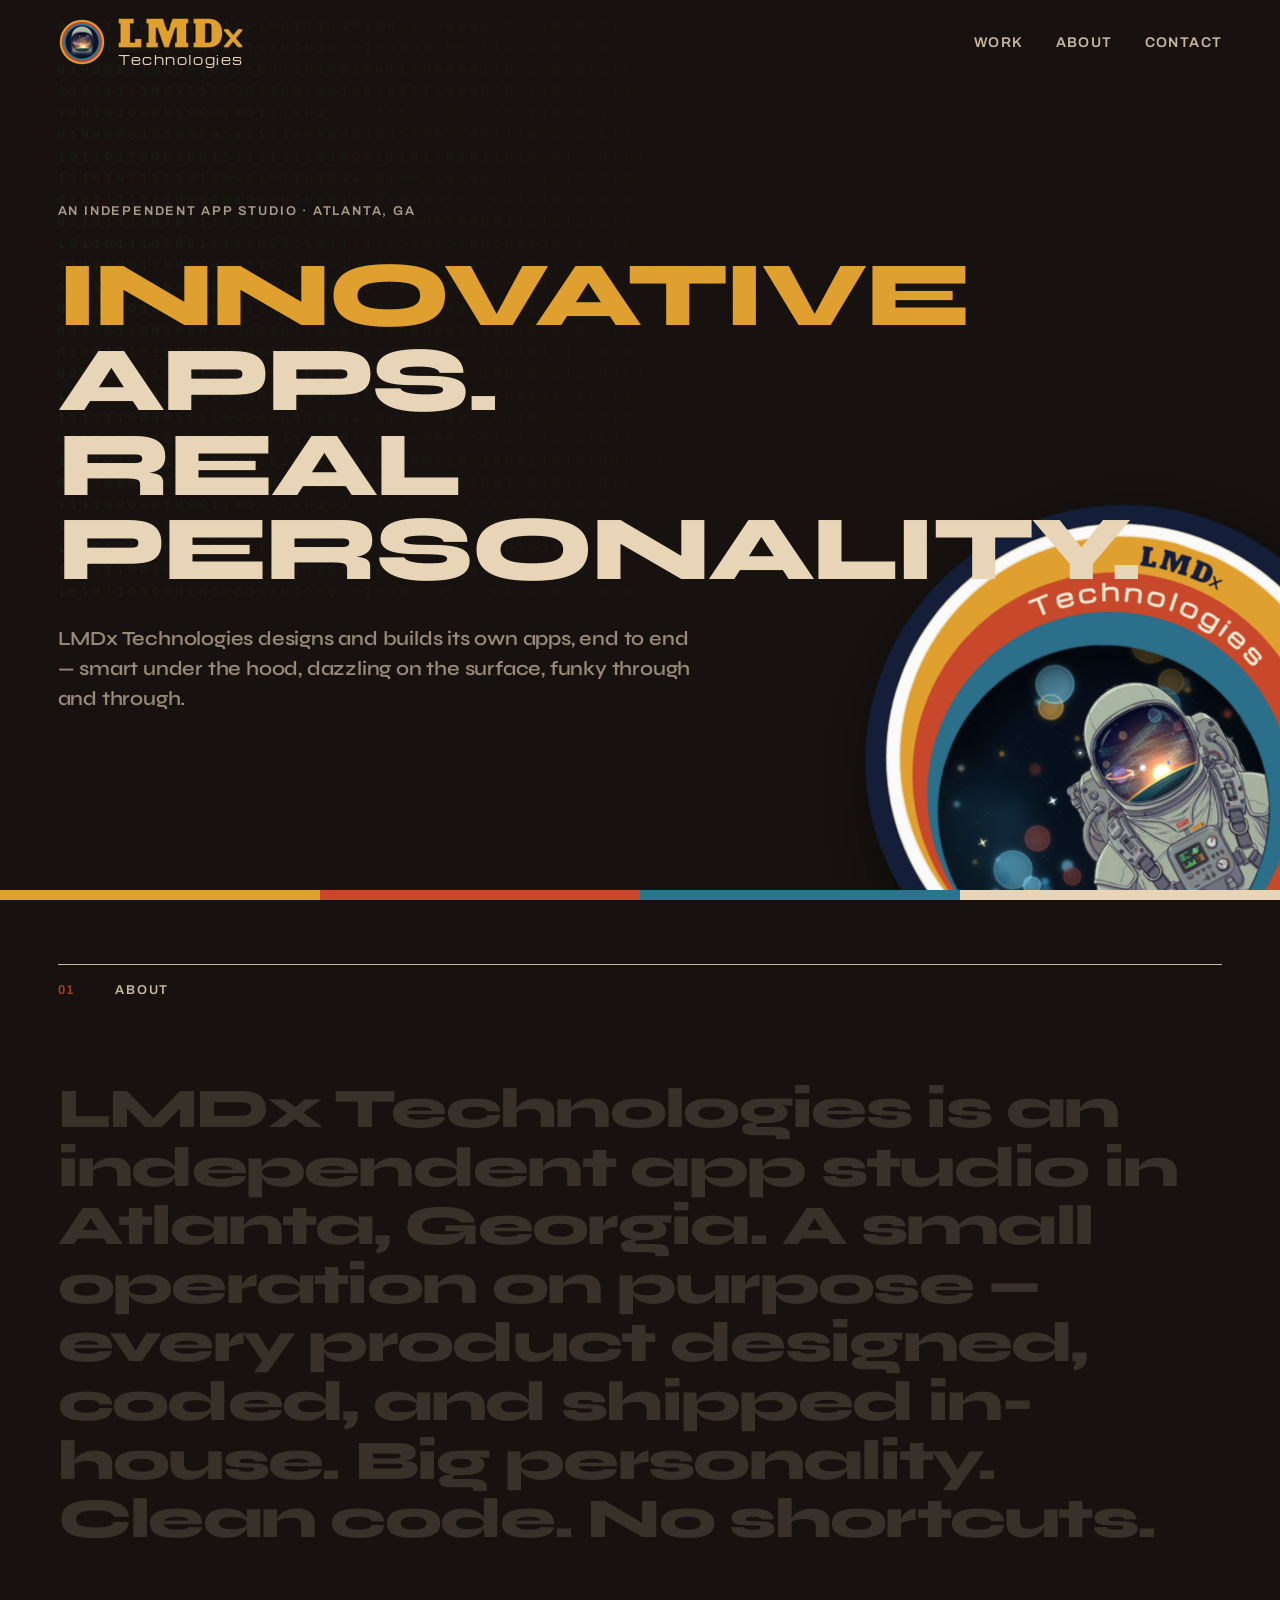
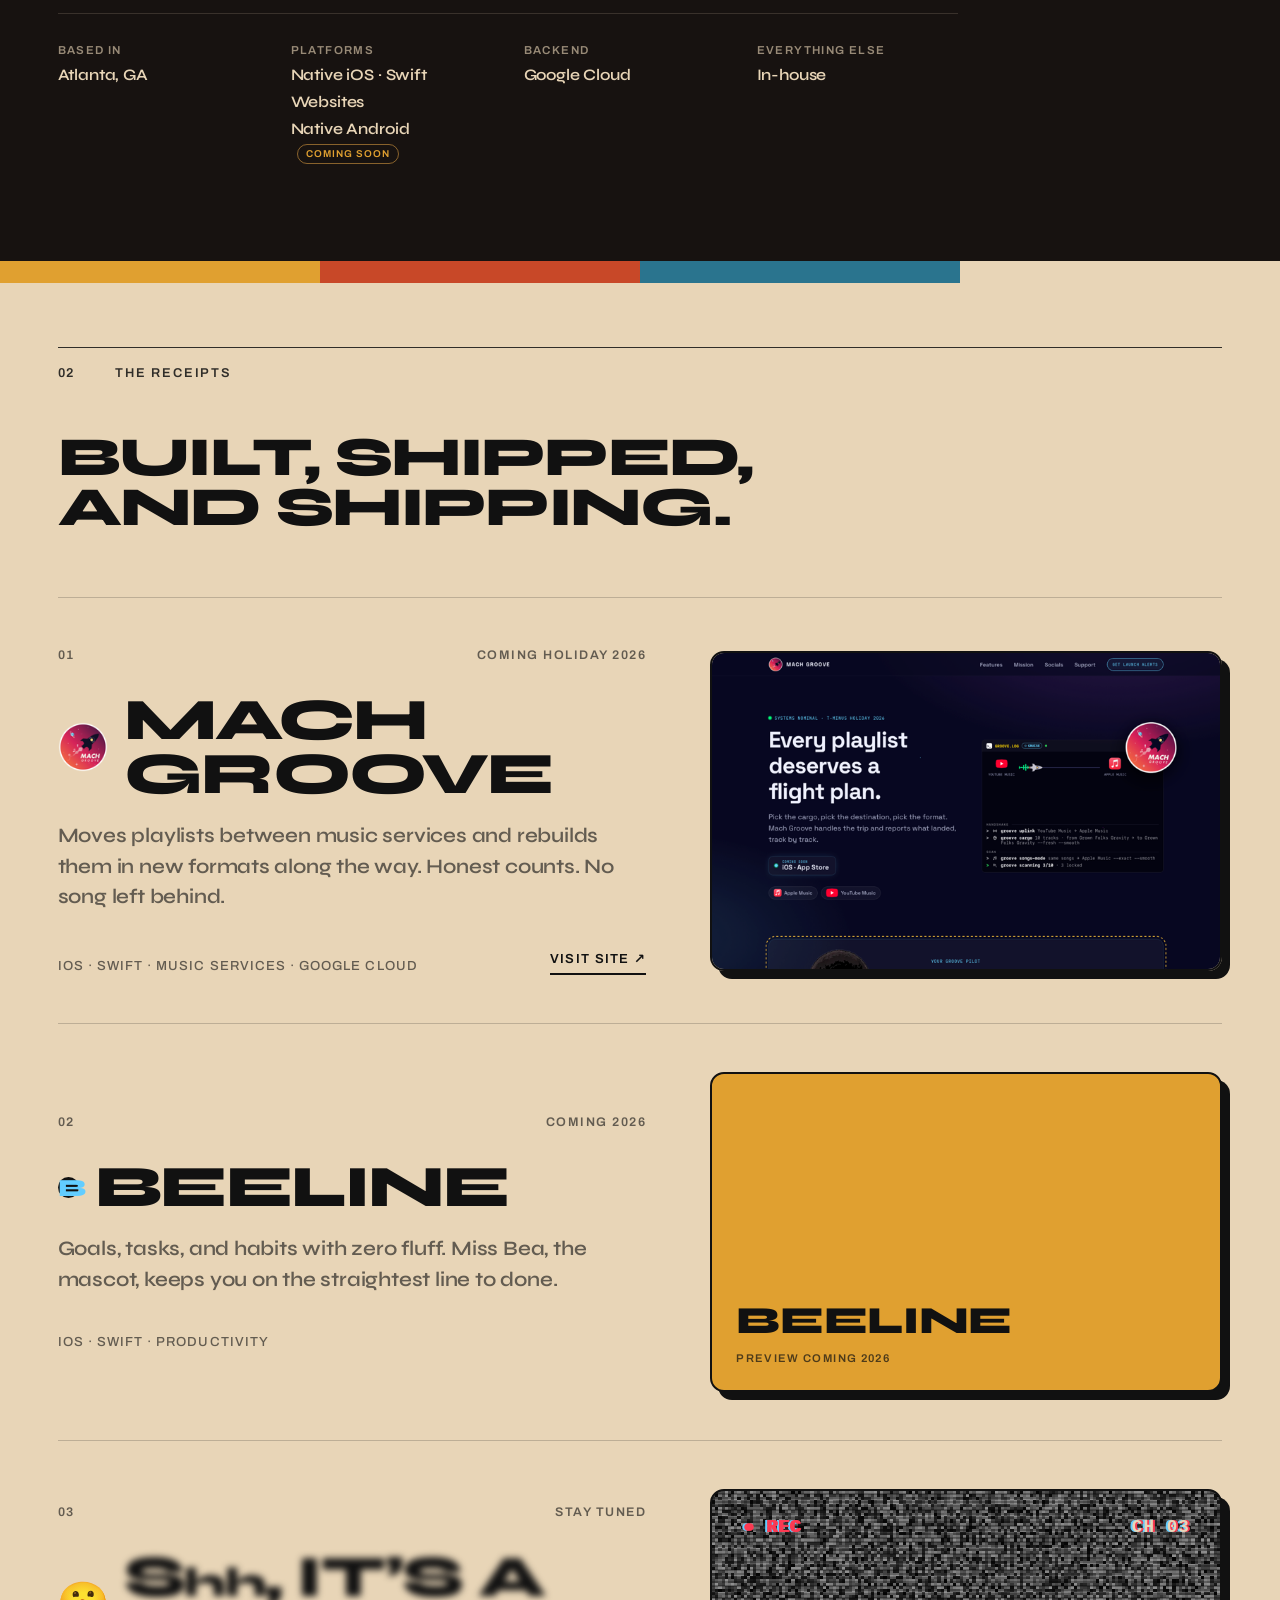
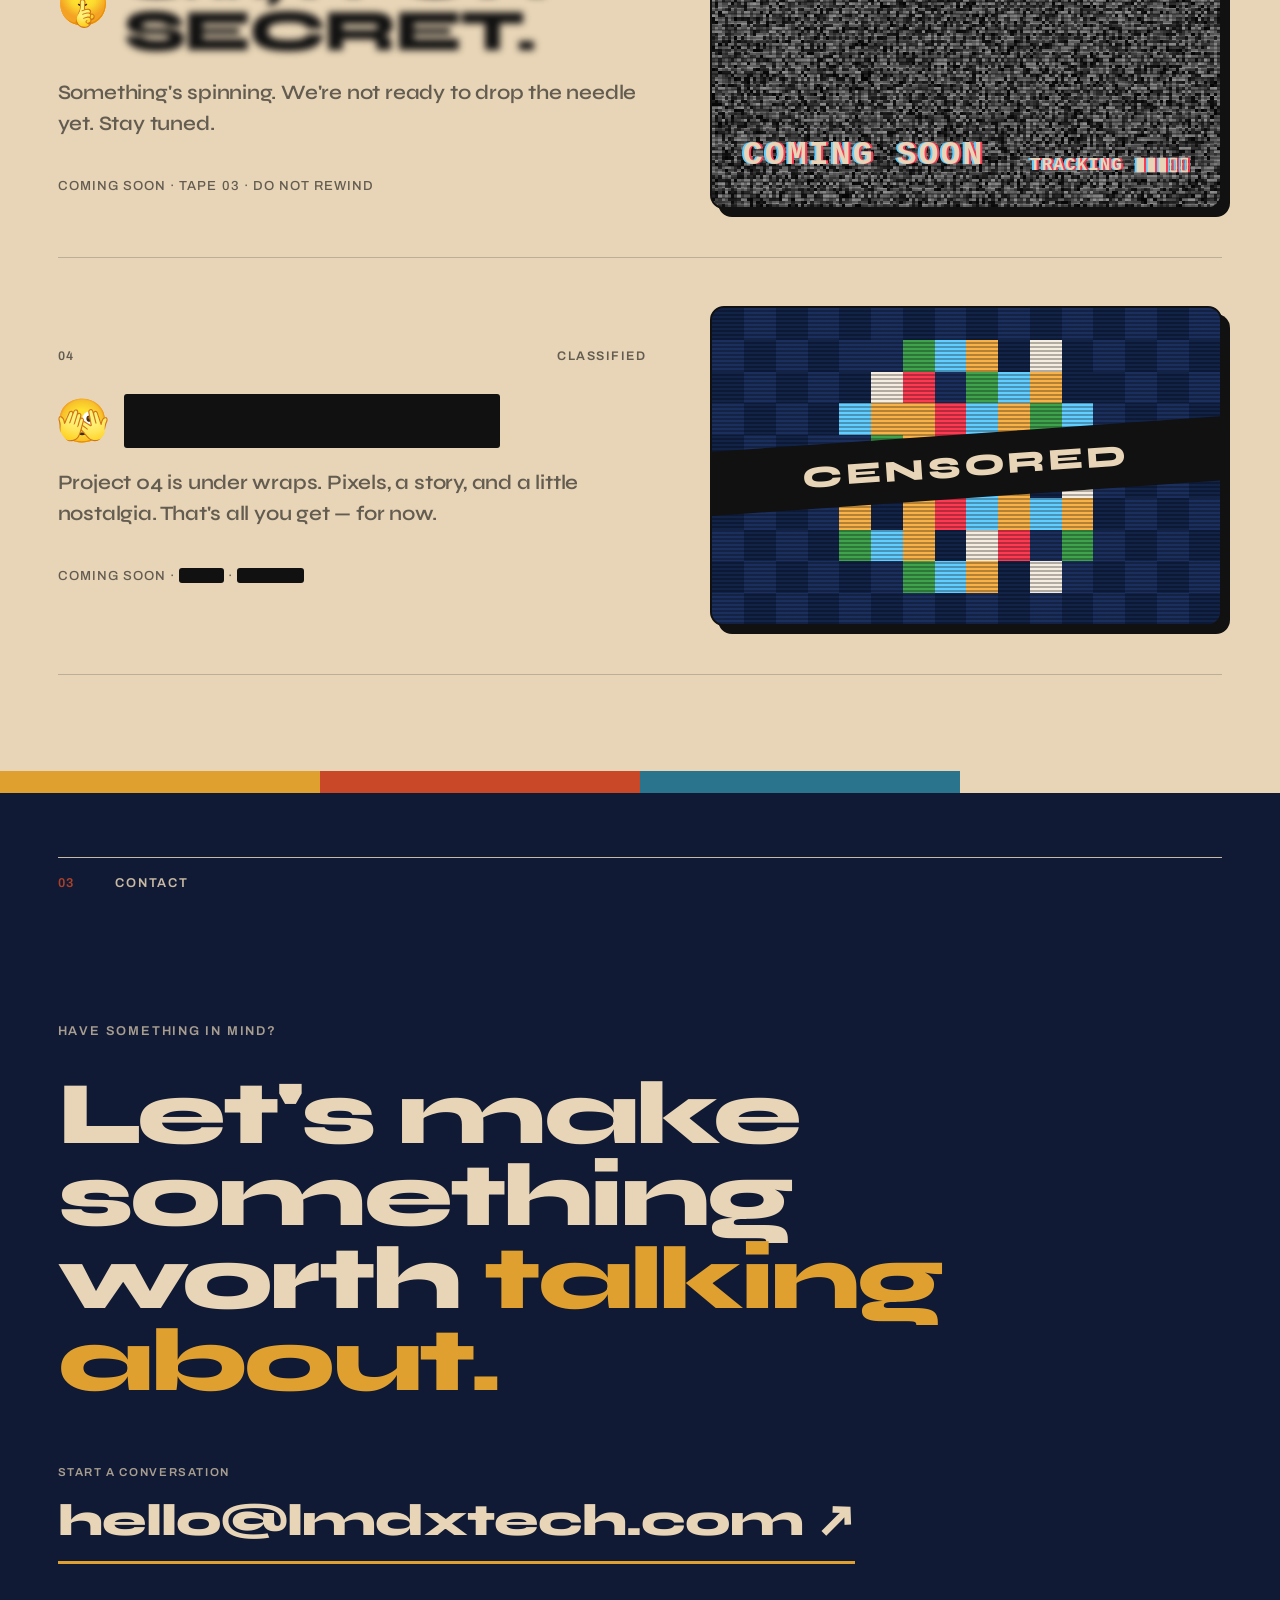
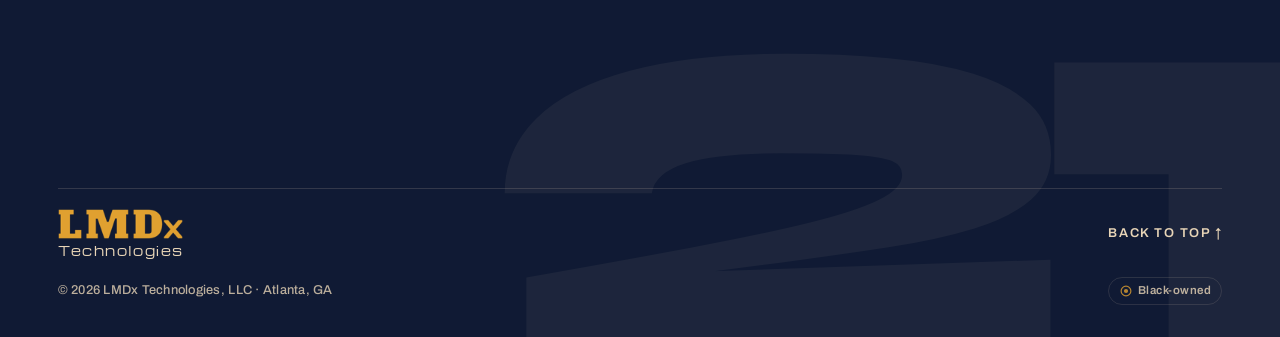
==== commit 57934a29: "B-0096: Mach Groove card shows the new mach-groove.app - fresh screenshot of the live site with "Eve" ====
--- a/index.html
+++ b/index.html
@@ -141,7 +141,7 @@
             </div>
           </div>
           <a class="project__card" href="https://mach-groove.app" target="_blank" rel="noopener" aria-label="Mach Groove website">
-            <img src="assets/mach-groove-site.png" srcset="assets/mach-groove-site@2x.png 2x" width="720" height="450" alt="The Mach Groove website: All songs aboard, with the mission log moving a playlist from YouTube Music to Apple Music" loading="lazy" />
+            <img src="assets/mach-groove-site.png?v=b0096" srcset="assets/mach-groove-site@2x.png?v=b0096 2x" width="720" height="450" alt="The Mach Groove website: Every playlist deserves a flight plan, with the groove log moving a playlist from YouTube Music to Apple Music" loading="lazy" />
           </a>
         </li>
 
